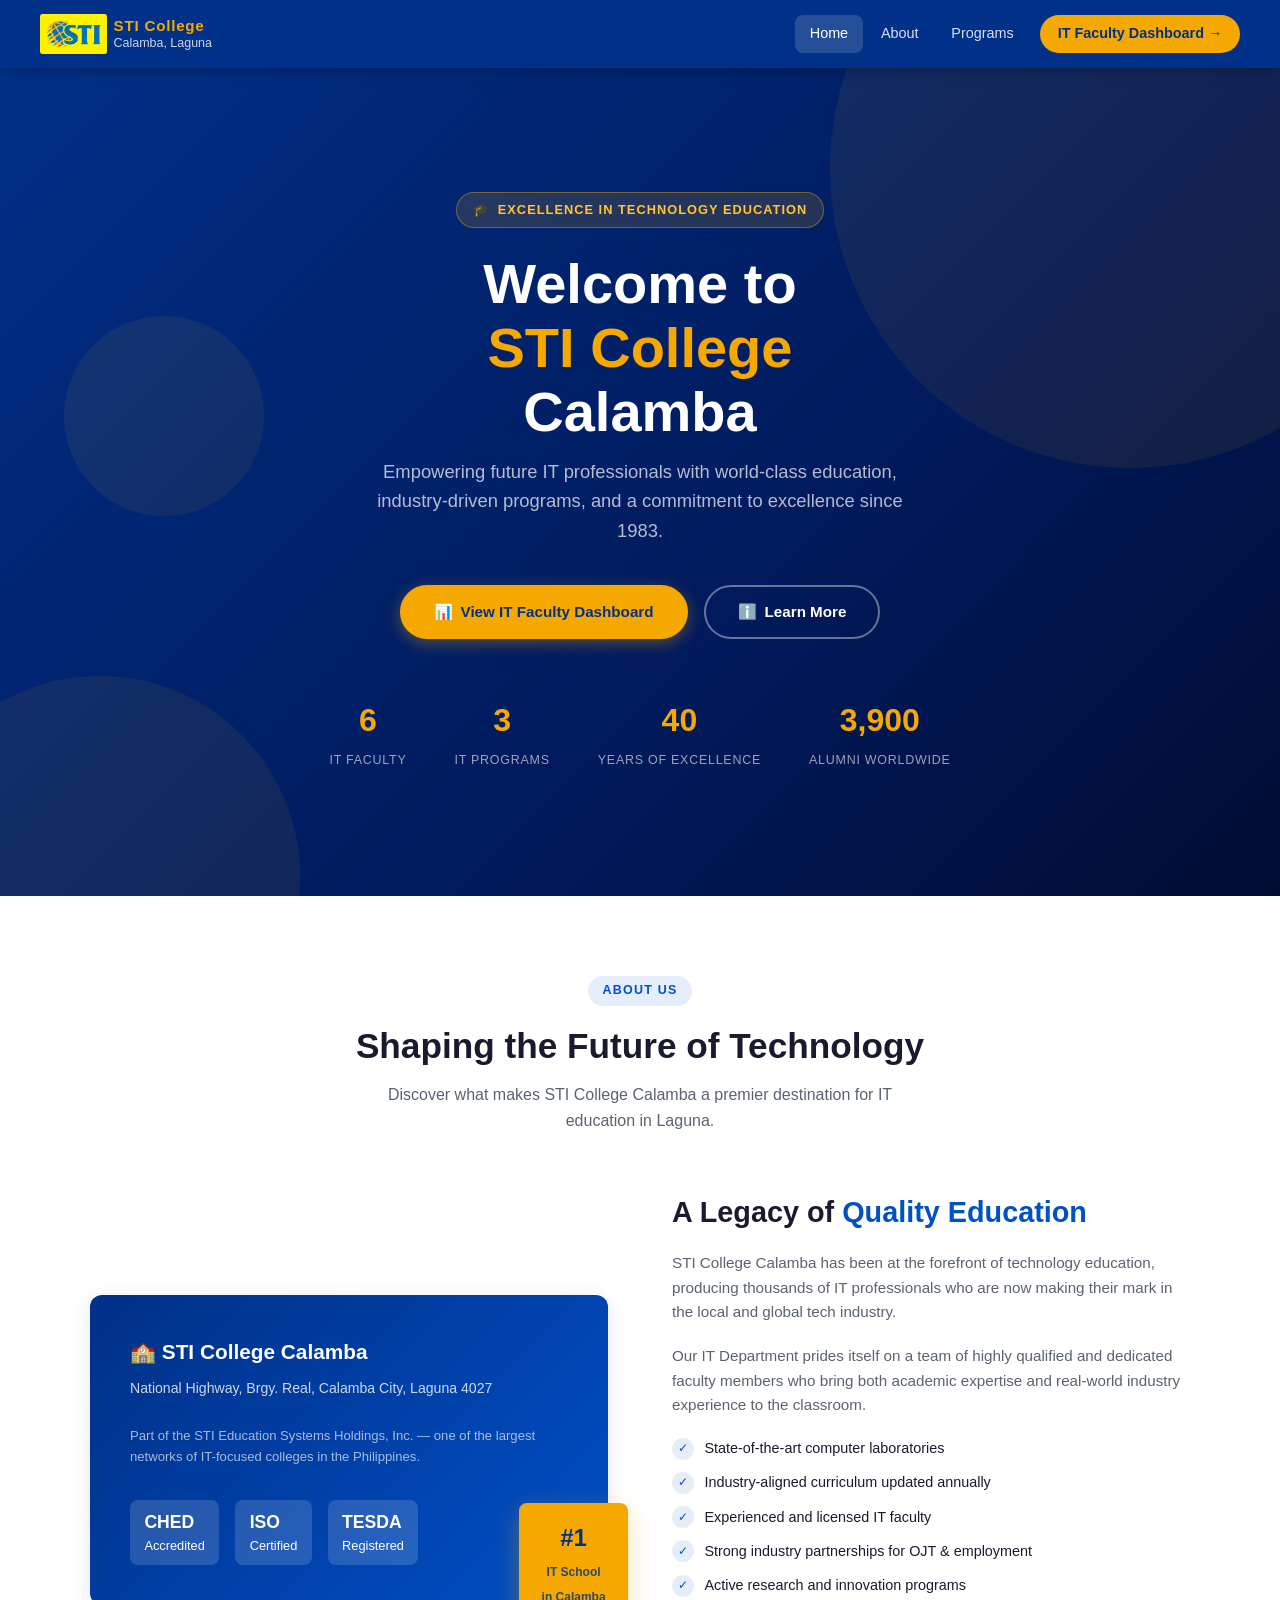
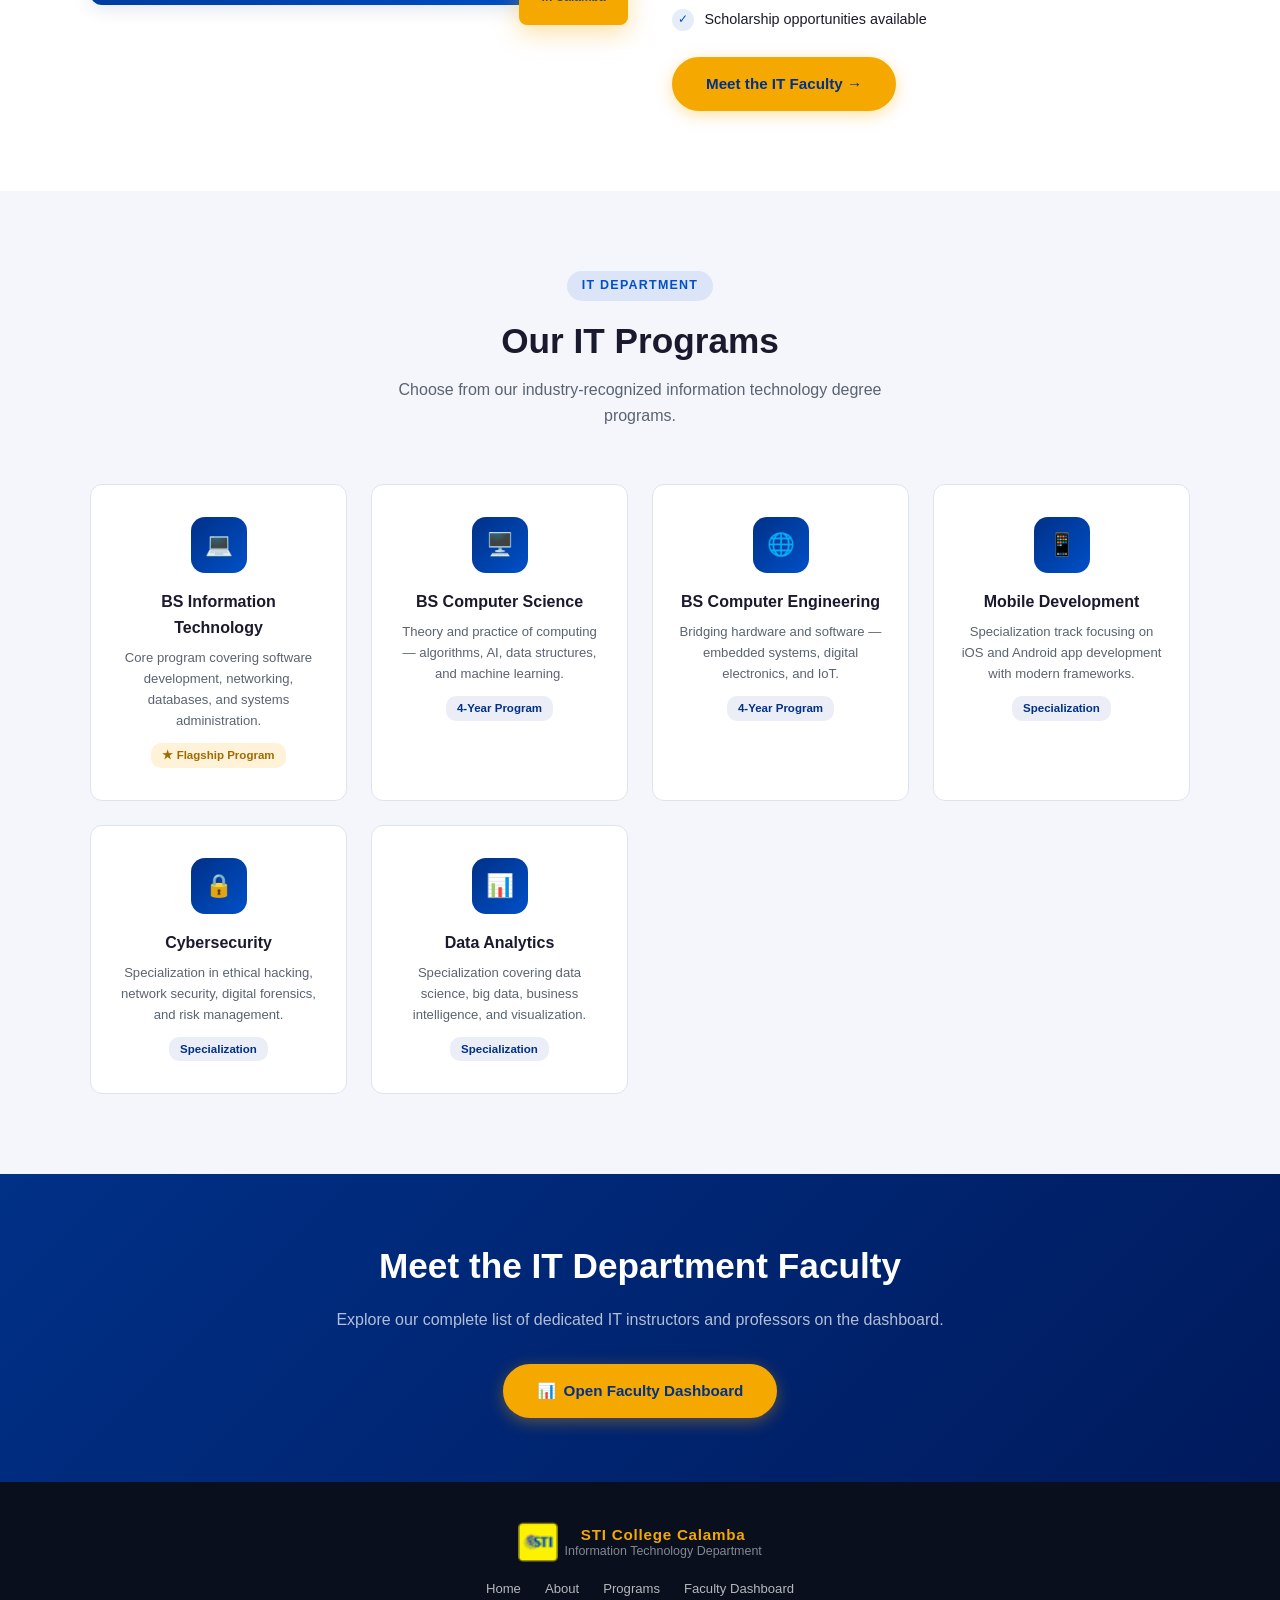
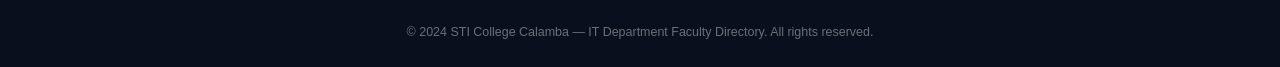
==== index.html @ db2bec3c "first commit" ====
<!DOCTYPE html>
<html lang="en">
<head>
  <meta charset="UTF-8" />
  <meta name="viewport" content="width=device-width, initial-scale=1.0" />
  <title>STI College Calamba — Home</title>
  <link rel="stylesheet" href="style.css" />
  <!-- Favicon via emoji -->
  <link rel="icon" href="Assets/Images/favicon.ico" type="image/x-icon" />
</head>
<body>

  <!-- ===== NAVBAR ===== -->
  <nav class="navbar" aria-label="Main navigation">
    <div class="nav-brand">
      <div class="nav-logo">
        <img src="Assets/Images/logo_sti.png" alt="STI College logo" class="nav-logo-img" />
      </div>
      <div class="nav-brand-text">
        <span>STI College</span>
        <span>Calamba, Laguna</span>
      </div>
    </div>

    <div class="nav-links" id="navLinks">
      <a href="index.html" class="active">Home</a>
      <a href="#about">About</a>
      <a href="#programs">Programs</a>
      <a href="dashboard.html" class="btn-nav">IT Faculty Dashboard →</a>
    </div>

    <div class="nav-toggle" id="navToggle" aria-label="Toggle menu" role="button" tabindex="0">
      <span></span><span></span><span></span>
    </div>
  </nav>

  <!-- ===== HERO ===== -->
  <section class="hero" id="home">
    <div class="hero-bg-shapes" aria-hidden="true">
      <div class="shape shape-1"></div>
      <div class="shape shape-2"></div>
      <div class="shape shape-3"></div>
    </div>

    <div class="hero-content">
      <div class="hero-badge">
        <span>🎓</span>
        <span>Excellence in Technology Education</span>
      </div>

      <h1 class="hero-title">
        Welcome to<br/>
        <span class="highlight">STI College</span><br/>
        Calamba
      </h1>

      <p class="hero-subtitle">
        Empowering future IT professionals with world-class education,
        industry-driven programs, and a commitment to excellence since 1983.
      </p>

      <div class="hero-cta">
        <a href="dashboard.html" class="btn-primary">
          <span>📊</span> View IT Faculty Dashboard
        </a>
        <a href="#about" class="btn-outline">
          <span>ℹ️</span> Learn More
        </a>
      </div>

      <div class="hero-stats">
        <div class="stat-item">
          <span class="stat-number" data-target="6">0</span>
          <span class="stat-label">IT Faculty</span>
        </div>
        <div class="stat-item">
          <span class="stat-number" data-target="3">0</span>
          <span class="stat-label">IT Programs</span>
        </div>
        <div class="stat-item">
          <span class="stat-number" data-target="40">0</span>
          <span class="stat-label">Years of Excellence</span>
        </div>
        <div class="stat-item">
          <span class="stat-number" data-target="5000">0</span>
          <span class="stat-label">Alumni Worldwide</span>
        </div>
      </div>
    </div>
  </section>

  <!-- ===== ABOUT ===== -->
  <section class="about-section" id="about">
    <div class="section-header">
      <span class="section-tag">About Us</span>
      <h2 class="section-title">Shaping the Future of Technology</h2>
      <p class="section-desc">Discover what makes STI College Calamba a premier destination for IT education in Laguna.</p>
    </div>

    <div class="about-grid">
      <div class="about-visual">
        <div class="about-card-main">
          <h3>🏫 STI College Calamba</h3>
          <p>National Highway, Brgy. Real, Calamba City, Laguna 4027</p>
          <br/>
          <p style="font-size:.82rem; opacity:.65;">Part of the STI Education Systems Holdings, Inc. — one of the largest networks of IT-focused colleges in the Philippines.</p>
          <br/>
          <div style="display:flex; gap:1rem; flex-wrap:wrap; margin-top:.5rem;">
            <div style="background:rgba(255,255,255,.15); border-radius:8px; padding:.5rem .9rem; font-size:.8rem;">
              <strong style="display:block; font-size:1.1rem;">CHED</strong>Accredited
            </div>
            <div style="background:rgba(255,255,255,.15); border-radius:8px; padding:.5rem .9rem; font-size:.8rem;">
              <strong style="display:block; font-size:1.1rem;">ISO</strong>Certified
            </div>
            <div style="background:rgba(255,255,255,.15); border-radius:8px; padding:.5rem .9rem; font-size:.8rem;">
              <strong style="display:block; font-size:1.1rem;">TESDA</strong>Registered
            </div>
          </div>
        </div>
        <div class="about-card-float">
          <strong>#1</strong>
          <span>IT School<br/>in Calamba</span>
        </div>
      </div>

      <div class="about-content">
        <h2>A Legacy of <span style="color:var(--sti-blue-mid)">Quality Education</span></h2>
        <p>
          STI College Calamba has been at the forefront of technology education, producing
          thousands of IT professionals who are now making their mark in the local and
          global tech industry.
        </p>
        <p>
          Our IT Department prides itself on a team of highly qualified and dedicated faculty
          members who bring both academic expertise and real-world industry experience to the
          classroom.
        </p>

        <ul class="about-list">
          <li><span class="check-icon">✓</span> State-of-the-art computer laboratories</li>
          <li><span class="check-icon">✓</span> Industry-aligned curriculum updated annually</li>
          <li><span class="check-icon">✓</span> Experienced and licensed IT faculty</li>
          <li><span class="check-icon">✓</span> Strong industry partnerships for OJT & employment</li>
          <li><span class="check-icon">✓</span> Active research and innovation programs</li>
          <li><span class="check-icon">✓</span> Scholarship opportunities available</li>
        </ul>

        <br/>
        <a href="dashboard.html" class="btn-primary" style="display:inline-flex;">
          Meet the IT Faculty →
        </a>
      </div>
    </div>
  </section>

  <!-- ===== PROGRAMS ===== -->
  <section class="programs-section" id="programs">
    <div class="section-header">
      <span class="section-tag">IT Department</span>
      <h2 class="section-title">Our IT Programs</h2>
      <p class="section-desc">Choose from our industry-recognized information technology degree programs.</p>
    </div>

    <div class="programs-grid">
      <div class="program-card">
        <div class="program-icon">💻</div>
        <h3>BS Information Technology</h3>
        <p>Core program covering software development, networking, databases, and systems administration.</p>
        <span class="program-badge featured">★ Flagship Program</span>
      </div>

      <div class="program-card">
        <div class="program-icon">🖥️</div>
        <h3>BS Computer Science</h3>
        <p>Theory and practice of computing — algorithms, AI, data structures, and machine learning.</p>
        <span class="program-badge">4-Year Program</span>
      </div>

      <div class="program-card">
        <div class="program-icon">🌐</div>
        <h3>BS Computer Engineering</h3>
        <p>Bridging hardware and software — embedded systems, digital electronics, and IoT.</p>
        <span class="program-badge">4-Year Program</span>
      </div>

      <div class="program-card">
        <div class="program-icon">📱</div>
        <h3>Mobile Development</h3>
        <p>Specialization track focusing on iOS and Android app development with modern frameworks.</p>
        <span class="program-badge">Specialization</span>
      </div>

      <div class="program-card">
        <div class="program-icon">🔒</div>
        <h3>Cybersecurity</h3>
        <p>Specialization in ethical hacking, network security, digital forensics, and risk management.</p>
        <span class="program-badge">Specialization</span>
      </div>

      <div class="program-card">
        <div class="program-icon">📊</div>
        <h3>Data Analytics</h3>
        <p>Specialization covering data science, big data, business intelligence, and visualization.</p>
        <span class="program-badge">Specialization</span>
      </div>
    </div>
  </section>

  <!-- ===== CTA BANNER ===== -->
  <section class="cta-banner">
    <h2>Meet the IT Department Faculty</h2>
    <p>Explore our complete list of dedicated IT instructors and professors on the dashboard.</p>
    <a href="dashboard.html" class="btn-primary">
      <span>📊</span> Open Faculty Dashboard
    </a>
  </section>

  <!-- ===== FOOTER ===== -->
  <footer>
    <div class="footer-inner">
      <div class="nav-brand" style="justify-content:center;">
        <div class="nav-logo">
          <img src="Assets/Images/favicon.ico" alt="STI College logo" class="nav-logo-img" />
        </div>
        <div class="nav-brand-text">
          <span class="footer-brand">STI College Calamba</span>
          <span style="font-size:.78rem; color:rgba(255,255,255,.5);">Information Technology Department</span>
        </div>
      </div>

      <nav class="footer-links" aria-label="Footer navigation">
        <a href="index.html">Home</a>
        <a href="#about">About</a>
        <a href="#programs">Programs</a>
        <a href="dashboard.html">Faculty Dashboard</a>
      </nav>

      <p class="footer-copy">© 2024 STI College Calamba — IT Department Faculty Directory. All rights reserved.</p>
    </div>
  </footer>

  <script src="script.js"></script>
</body>
</html>
---- style.css ----
/* ============================================================
   STI COLLEGE CALAMBA — Shared Stylesheet
   ============================================================ */

/* ---------- CSS Variables ---------- */
:root {
  --sti-blue:     #003087;
  --sti-blue-mid: #0050c8;
  --sti-gold:     #f5a800;
  --sti-gold-lt:  #ffc535;
  --white:        #ffffff;
  --off-white:    #f4f6fb;
  --text-dark:    #1a1a2e;
  --text-muted:   #5a6370;
  --border:       #dde3ef;
  --card-shadow:  0 4px 18px rgba(0,48,135,.12);
  --radius:       12px;
  --radius-sm:    8px;
  --transition:   .25s ease;
}

/* ---------- Reset & Base ---------- */
*, *::before, *::after { box-sizing: border-box; margin: 0; padding: 0; }

html { scroll-behavior: smooth; font-size: 16px; }

body {
  font-family: 'Segoe UI', Arial, sans-serif;
  background: var(--off-white);
  color: var(--text-dark);
  line-height: 1.6;
}

a { text-decoration: none; color: inherit; }

img { display: block; max-width: 100%; }

ul { list-style: none; }

/* ---------- Scrollbar ---------- */
::-webkit-scrollbar { width: 7px; }
::-webkit-scrollbar-track { background: var(--off-white); }
::-webkit-scrollbar-thumb { background: var(--sti-blue-mid); border-radius: 4px; }

/* ============================================================
   NAVBAR
   ============================================================ */
.navbar {
  position: sticky;
  top: 0;
  z-index: 1000;
  display: flex;
  align-items: center;
  justify-content: space-between;
  padding: 0 2.5rem;
  height: 68px;
  background: var(--sti-blue);
  box-shadow: 0 2px 12px rgba(0,0,0,.25);
}

.nav-brand {
  display: flex;
  align-items: center;
  gap: .4rem;
}

.nav-logo {
  width: auto;
  height: 40px;
  display: flex;
  align-items: center;
  justify-content: center;
  flex-shrink: 0;
}

.nav-logo-img {
  width: auto;
  height: 100%;
  object-fit: contain;
  border-radius: 0;
  display: block;
}

.nav-brand-text { display: flex; flex-direction: column; line-height: 1.2; }
.nav-brand-text span:first-child { color: var(--sti-gold); font-weight: 700; font-size: .95rem; letter-spacing: .05em; }
.nav-brand-text span:last-child  { color: rgba(255,255,255,.8); font-size: .78rem; }

.nav-links { display: flex; align-items: center; gap: .25rem; }

.nav-links a {
  color: rgba(255,255,255,.85);
  font-size: .9rem;
  padding: .45rem .9rem;
  border-radius: var(--radius-sm);
  transition: background var(--transition), color var(--transition);
}
.nav-links a:hover,
.nav-links a.active { background: rgba(255,255,255,.15); color: var(--white); }

.nav-links .btn-nav {
  background: var(--sti-gold);
  color: var(--sti-blue);
  font-weight: 700;
  padding: .45rem 1.1rem;
  border-radius: 20px;
  margin-left: .5rem;
  transition: background var(--transition), transform var(--transition);
}
.nav-links .btn-nav:hover { background: var(--sti-gold-lt); transform: translateY(-1px); }

/* Hamburger (mobile) */
.nav-toggle { display: none; flex-direction: column; gap: 5px; cursor: pointer; padding: .4rem; }
.nav-toggle span { display: block; width: 24px; height: 2px; background: var(--white); border-radius: 2px; transition: transform var(--transition), opacity var(--transition); }

/* ============================================================
   HERO SECTION
   ============================================================ */
.hero {
  position: relative;
  min-height: 92vh;
  display: flex;
  align-items: center;
  justify-content: center;
  overflow: hidden;
  background: linear-gradient(135deg, var(--sti-blue) 0%, #001a5c 60%, #000d33 100%);
  text-align: center;
  padding: 4rem 2rem;
}

.hero-bg-shapes { position: absolute; inset: 0; overflow: hidden; pointer-events: none; }
.hero-bg-shapes .shape {
  position: absolute;
  border-radius: 50%;
  opacity: .07;
  background: var(--sti-gold);
}
.shape-1 { width: 600px; height: 600px; top: -200px; right: -150px; }
.shape-2 { width: 400px; height: 400px; bottom: -180px; left: -100px; }
.shape-3 { width: 200px; height: 200px; top: 30%; left: 5%; opacity: .04; }

.hero-content { position: relative; z-index: 1; max-width: 750px; }

.hero-badge {
  display: inline-flex;
  align-items: center;
  gap: .5rem;
  background: rgba(245,168,0,.15);
  border: 1px solid rgba(245,168,0,.4);
  color: var(--sti-gold-lt);
  font-size: .8rem;
  font-weight: 600;
  letter-spacing: .08em;
  text-transform: uppercase;
  padding: .4rem 1rem;
  border-radius: 20px;
  margin-bottom: 1.5rem;
}

.hero-title {
  font-size: clamp(2.2rem, 5vw, 3.5rem);
  font-weight: 900;
  color: var(--white);
  line-height: 1.15;
  margin-bottom: .75rem;
}
.hero-title .highlight { color: var(--sti-gold); }

.hero-subtitle {
  font-size: clamp(.95rem, 2vw, 1.15rem);
  color: rgba(255,255,255,.7);
  margin-bottom: 2.5rem;
  max-width: 560px;
  margin-inline: auto;
}

.hero-cta { display: flex; gap: 1rem; justify-content: center; flex-wrap: wrap; }

.btn-primary {
  display: inline-flex;
  align-items: center;
  gap: .5rem;
  background: var(--sti-gold);
  color: var(--sti-blue);
  font-weight: 700;
  font-size: .95rem;
  padding: .8rem 2rem;
  border-radius: 30px;
  border: 2px solid var(--sti-gold);
  cursor: pointer;
  transition: all var(--transition);
  box-shadow: 0 4px 16px rgba(245,168,0,.35);
}
.btn-primary:hover { background: var(--sti-gold-lt); transform: translateY(-2px); box-shadow: 0 8px 24px rgba(245,168,0,.4); }

.btn-outline {
  display: inline-flex;
  align-items: center;
  gap: .5rem;
  background: transparent;
  color: var(--white);
  font-weight: 600;
  font-size: .95rem;
  padding: .8rem 2rem;
  border-radius: 30px;
  border: 2px solid rgba(255,255,255,.4);
  cursor: pointer;
  transition: all var(--transition);
}
.btn-outline:hover { border-color: var(--white); background: rgba(255,255,255,.08); }

.hero-stats {
  display: flex;
  justify-content: center;
  gap: 3rem;
  margin-top: 3.5rem;
  flex-wrap: wrap;
}
.stat-item { text-align: center; }
.stat-number { font-size: 2rem; font-weight: 900; color: var(--sti-gold); display: block; }
.stat-label  { font-size: .78rem; color: rgba(255,255,255,.6); text-transform: uppercase; letter-spacing: .06em; }

/* ============================================================
   SECTIONS SHARED
   ============================================================ */
section { padding: 5rem 2rem; }

.section-header { text-align: center; margin-bottom: 3.5rem; }
.section-tag {
  display: inline-block;
  background: rgba(0,80,200,.1);
  color: var(--sti-blue-mid);
  font-size: .78rem;
  font-weight: 700;
  text-transform: uppercase;
  letter-spacing: .1em;
  padding: .3rem .9rem;
  border-radius: 20px;
  margin-bottom: .75rem;
}
.section-title { font-size: clamp(1.6rem, 3vw, 2.2rem); font-weight: 800; color: var(--text-dark); }
.section-desc { color: var(--text-muted); margin-top: .5rem; max-width: 520px; margin-inline: auto; }

/* ============================================================
   ABOUT SECTION (landing)
   ============================================================ */
.about-section { background: var(--white); }

.about-grid {
  display: grid;
  grid-template-columns: 1fr 1fr;
  gap: 4rem;
  align-items: center;
  max-width: 1100px;
  margin-inline: auto;
}

.about-visual {
  position: relative;
  display: flex;
  align-items: center;
  justify-content: center;
}

.about-card-main {
  background: linear-gradient(135deg, var(--sti-blue), var(--sti-blue-mid));
  border-radius: var(--radius);
  padding: 2.5rem;
  color: var(--white);
  width: 100%;
  box-shadow: var(--card-shadow);
}
.about-card-main h3 { font-size: 1.3rem; font-weight: 800; margin-bottom: .5rem; }
.about-card-main p  { font-size: .88rem; opacity: .8; }

.about-card-float {
  position: absolute;
  bottom: -20px;
  right: -20px;
  background: var(--sti-gold);
  border-radius: var(--radius-sm);
  padding: 1rem 1.4rem;
  box-shadow: 0 8px 24px rgba(245,168,0,.35);
  text-align: center;
}
.about-card-float strong { display: block; font-size: 1.5rem; font-weight: 900; color: var(--sti-blue); }
.about-card-float span  { font-size: .75rem; font-weight: 600; color: var(--sti-blue); opacity: .8; }

.about-content h2 { font-size: 1.8rem; font-weight: 800; margin-bottom: 1rem; }
.about-content p  { color: var(--text-muted); margin-bottom: 1.25rem; font-size: .95rem; }

.about-list { display: flex; flex-direction: column; gap: .7rem; }
.about-list li {
  display: flex;
  align-items: center;
  gap: .65rem;
  font-size: .9rem;
  color: var(--text-dark);
}
.about-list li .check-icon {
  width: 22px;
  height: 22px;
  background: rgba(0,80,200,.1);
  border-radius: 50%;
  display: flex;
  align-items: center;
  justify-content: center;
  color: var(--sti-blue-mid);
  font-size: .75rem;
  flex-shrink: 0;
}

/* ============================================================
   PROGRAMS SECTION (landing)
   ============================================================ */
.programs-section { background: var(--off-white); }

.programs-grid {
  display: grid;
  grid-template-columns: repeat(auto-fit, minmax(230px, 1fr));
  gap: 1.5rem;
  max-width: 1100px;
  margin-inline: auto;
}

.program-card {
  background: var(--white);
  border-radius: var(--radius);
  padding: 2rem 1.5rem;
  text-align: center;
  border: 1px solid var(--border);
  transition: transform var(--transition), box-shadow var(--transition), border-color var(--transition);
  cursor: default;
}
.program-card:hover { transform: translateY(-5px); box-shadow: var(--card-shadow); border-color: var(--sti-blue-mid); }

.program-icon {
  width: 56px;
  height: 56px;
  border-radius: 14px;
  background: linear-gradient(135deg, var(--sti-blue), var(--sti-blue-mid));
  display: flex;
  align-items: center;
  justify-content: center;
  margin: 0 auto 1rem;
  font-size: 1.4rem;
}

.program-card h3 { font-size: 1rem; font-weight: 700; color: var(--text-dark); margin-bottom: .4rem; }
.program-card p  { font-size: .82rem; color: var(--text-muted); }
.program-badge {
  display: inline-block;
  margin-top: .75rem;
  font-size: .72rem;
  font-weight: 600;
  padding: .2rem .7rem;
  border-radius: 10px;
  background: rgba(0,48,135,.08);
  color: var(--sti-blue);
}
.program-badge.featured { background: rgba(245,168,0,.15); color: #a06a00; }

/* ============================================================
   CTA BANNER (landing)
   ============================================================ */
.cta-banner {
  background: linear-gradient(135deg, var(--sti-blue) 0%, #001a5c 100%);
  color: var(--white);
  text-align: center;
  padding: 4rem 2rem;
}
.cta-banner h2 { font-size: clamp(1.6rem, 3vw, 2.2rem); font-weight: 800; margin-bottom: .75rem; }
.cta-banner p  { color: rgba(255,255,255,.7); margin-bottom: 2rem; }

/* ============================================================
   FOOTER
   ============================================================ */
footer {
  background: #0a0f1e;
  color: rgba(255,255,255,.7);
  padding: 2.5rem 2.5rem 1.5rem;
}
.footer-inner {
  max-width: 1100px;
  margin-inline: auto;
  display: flex;
  flex-direction: column;
  align-items: center;
  gap: 1rem;
  text-align: center;
}
.footer-brand { font-weight: 700; color: var(--sti-gold); font-size: 1rem; }
.footer-links { display: flex; gap: 1.5rem; flex-wrap: wrap; justify-content: center; }
.footer-links a { font-size: .82rem; transition: color var(--transition); }
.footer-links a:hover { color: var(--sti-gold); }
.footer-copy { font-size: .78rem; color: rgba(255,255,255,.4); margin-top: .5rem; }

/* ============================================================
   DASHBOARD PAGE
   ============================================================ */

/* Top bar */
.db-topbar {
  background: var(--white);
  border-bottom: 1px solid var(--border);
  padding: 1rem 2rem;
  display: flex;
  align-items: center;
  justify-content: space-between;
  gap: 1rem;
  flex-wrap: wrap;
}
.db-topbar h1 { font-size: 1.3rem; font-weight: 800; color: var(--text-dark); }
.db-topbar p  { font-size: .82rem; color: var(--text-muted); }

/* Summary cards */
.db-summary {
  display: grid;
  grid-template-columns: repeat(auto-fit, minmax(170px, 1fr));
  gap: 1.25rem;
  padding: 2rem 2rem 0;
  max-width: 1300px;
  margin-inline: auto;
}

.summary-card {
  background: var(--white);
  border-radius: var(--radius);
  padding: 1.5rem;
  display: flex;
  align-items: center;
  gap: 1rem;
  border: 1px solid var(--border);
  box-shadow: 0 2px 10px rgba(0,0,0,.04);
  transition: box-shadow var(--transition);
}
.summary-card:hover { box-shadow: var(--card-shadow); }

.summary-icon {
  width: 48px;
  height: 48px;
  border-radius: var(--radius-sm);
  display: flex;
  align-items: center;
  justify-content: center;
  font-size: 1.25rem;
  flex-shrink: 0;
}
.si-blue   { background: rgba(0,48,135,.1);  color: var(--sti-blue); }
.si-gold   { background: rgba(245,168,0,.15); color: #a06a00; }
.si-green  { background: rgba(22,163,74,.1);  color: #16a34a; }
.si-purple { background: rgba(109,40,217,.1); color: #6d28d9; }

.summary-info strong { display: block; font-size: 1.5rem; font-weight: 900; color: var(--text-dark); }
.summary-info span   { font-size: .78rem; color: var(--text-muted); }

/* Faculty toolbar */
.faculty-toolbar {
  display: flex;
  align-items: center;
  justify-content: space-between;
  gap: 1rem;
  flex-wrap: wrap;
  padding: 1.75rem 2rem .75rem;
  max-width: 1300px;
  margin-inline: auto;
}
.toolbar-left { display: flex; align-items: center; gap: .75rem; flex-wrap: wrap; }

.search-box {
  position: relative;
  display: flex;
  align-items: center;
}
.search-box input {
  padding: .55rem 1rem .55rem 2.6rem;
  border: 1px solid var(--border);
  border-radius: 24px;
  font-size: .875rem;
  outline: none;
  width: 240px;
  background: var(--white);
  color: var(--text-dark);
  transition: border-color var(--transition), box-shadow var(--transition);
}
.search-box input:focus { border-color: var(--sti-blue-mid); box-shadow: 0 0 0 3px rgba(0,80,200,.12); }
.search-box .search-icon {
  position: absolute;
  left: .85rem;
  color: var(--text-muted);
  font-size: .9rem;
  pointer-events: none;
}

.filter-select {
  padding: .55rem 1rem;
  border: 1px solid var(--border);
  border-radius: 24px;
  font-size: .875rem;
  outline: none;
  background: var(--white);
  color: var(--text-dark);
  cursor: pointer;
  transition: border-color var(--transition);
}
.filter-select:focus { border-color: var(--sti-blue-mid); }

.view-toggle { display: flex; gap: .4rem; }
.view-btn {
  width: 36px;
  height: 36px;
  border: 1px solid var(--border);
  border-radius: var(--radius-sm);
  background: var(--white);
  display: flex;
  align-items: center;
  justify-content: center;
  cursor: pointer;
  color: var(--text-muted);
  font-size: .95rem;
  transition: all var(--transition);
}
.view-btn.active,
.view-btn:hover { background: var(--sti-blue); border-color: var(--sti-blue); color: var(--white); }

/* Faculty grid/list container */
.faculty-section {
  max-width: 1300px;
  margin-inline: auto;
  padding: .75rem 2rem 3rem;
}

/* ---- Card Grid View ---- */
.faculty-grid {
  display: grid;
  grid-template-columns: repeat(auto-fill, minmax(240px, 1fr));
  gap: 1.5rem;
}
.faculty-grid.hidden, .faculty-list-view.hidden { display: none; }

.faculty-card {
  background: var(--white);
  border-radius: var(--radius);
  border: 1px solid var(--border);
  overflow: hidden;
  transition: transform var(--transition), box-shadow var(--transition);
  cursor: pointer;
  animation: fadeUp .35s ease both;
}
.faculty-card:hover { transform: translateY(-4px); box-shadow: var(--card-shadow); }

body.card-expanded { overflow: hidden; }

.card-backdrop {
  position: fixed;
  inset: 0;
  background: rgba(10, 15, 30, .62);
  backdrop-filter: blur(3px);
  z-index: 1200;
  opacity: 0;
  pointer-events: none;
  transition: opacity var(--transition);
}

.card-backdrop.show {
  opacity: 1;
  pointer-events: auto;
}

.faculty-card.expanded {
  position: fixed;
  top: 50%;
  left: 50%;
  width: min(94vw, 720px);
  max-height: 92vh;
  overflow: auto;
  z-index: 1300;
  transform: translate(-50%, -50%) !important;
  box-shadow: 0 20px 60px rgba(0, 0, 0, .35);
  cursor: default;
  animation: none;
}

.faculty-card.expanded:hover {
  transform: translate(-50%, -50%) !important;
}

.faculty-card.expanded .faculty-card-top {
  padding: 2.5rem 1.25rem 1.25rem;
}

.faculty-card.expanded .faculty-avatar {
  width: 132px;
  height: 132px;
  font-size: 2.4rem;
  margin-bottom: 1.1rem;
}

.faculty-card.expanded .faculty-card-top h3 {
  font-size: 1.45rem;
}

.faculty-card.expanded .faculty-card-top .faculty-pos {
  font-size: .98rem;
}

.faculty-card.expanded .faculty-card-body {
  padding: 1.3rem 1.4rem 1.45rem;
}

.faculty-card.expanded .fc-tags {
  justify-content: center;
}

.faculty-card.expanded .fc-info-row {
  justify-content: center;
  text-align: center;
  font-size: .95rem;
}

.faculty-card-top {
  background: linear-gradient(135deg, var(--sti-blue) 0%, var(--sti-blue-mid) 100%);
  padding: 2rem 1.25rem 1rem;
  text-align: center;
  position: relative;
}
.faculty-avatar {
  width: 92px;
  height: 92px;
  border-radius: 50%;
  background: var(--white);
  display: flex;
  align-items: center;
  justify-content: center;
  font-size: 1.9rem;
  font-weight: 800;
  color: var(--sti-blue);
  margin: 0 auto .95rem;
  border: 3px solid var(--sti-gold);
  position: relative;
  overflow: hidden;
}
.avatar-img {
  position: absolute;
  inset: 0;
  width: 100%;
  height: 100%;
  object-fit: cover;
  border-radius: 50%;
}
.faculty-card-top h3 { color: var(--white); font-size: .97rem; font-weight: 700; }
.faculty-card-top .faculty-pos { color: rgba(255,255,255,.7); font-size: .78rem; margin-top: .2rem; }

.faculty-status-dot {
  position: absolute;
  top: .85rem;
  right: .85rem;
  width: 9px;
  height: 9px;
  border-radius: 50%;
  background: #22c55e;
  border: 2px solid rgba(255,255,255,.5);
}
.faculty-status-dot.part-time { background: var(--sti-gold); }

.faculty-card-body { padding: 1rem 1.25rem 1.25rem; }

.fc-tags { display: flex; flex-wrap: wrap; gap: .4rem; margin-bottom: .85rem; }
.fc-tag {
  font-size: .7rem;
  font-weight: 600;
  padding: .2rem .6rem;
  border-radius: 10px;
  background: rgba(0,48,135,.08);
  color: var(--sti-blue);
}
.fc-tag.gold { background: rgba(245,168,0,.15); color: #a06a00; }

.fc-info { display: flex; flex-direction: column; gap: .35rem; }
.fc-info-row {
  display: flex;
  align-items: center;
  gap: .5rem;
  font-size: .8rem;
  color: var(--text-muted);
}
.fc-info-row svg, .fc-info-row .icon { flex-shrink: 0; }

/* ---- List View ---- */
.faculty-list-view { width: 100%; }

.fl-table {
  width: 100%;
  border-collapse: collapse;
  background: var(--white);
  border-radius: var(--radius);
  overflow: hidden;
  box-shadow: 0 2px 10px rgba(0,0,0,.05);
  border: 1px solid var(--border);
}

.fl-table thead {
  background: var(--sti-blue);
  color: var(--white);
}
.fl-table thead th {
  padding: .9rem 1.1rem;
  text-align: left;
  font-size: .8rem;
  font-weight: 700;
  letter-spacing: .05em;
  text-transform: uppercase;
  white-space: nowrap;
}
.fl-table thead th:first-child { padding-left: 1.5rem; }

.fl-table tbody tr {
  border-bottom: 1px solid var(--border);
  transition: background var(--transition);
  animation: fadeUp .3s ease both;
  cursor: pointer;
}
.fl-table tbody tr:last-child { border-bottom: none; }
.fl-table tbody tr:hover { background: rgba(0,80,200,.04); }

.fl-table td {
  padding: .85rem 1.1rem;
  font-size: .875rem;
  color: var(--text-dark);
  vertical-align: middle;
}
.fl-table td:first-child { padding-left: 1.5rem; }

.fl-avatar {
  width: 38px;
  height: 38px;
  border-radius: 50%;
  background: linear-gradient(135deg, var(--sti-blue), var(--sti-blue-mid));
  color: var(--white);
  display: flex;
  align-items: center;
  justify-content: center;
  font-weight: 700;
  font-size: .82rem;
  border: 2px solid var(--sti-gold);
  flex-shrink: 0;
  position: relative;
  overflow: hidden;
}

.fl-name-cell { display: flex; align-items: center; gap: .75rem; }
.fl-name      { font-weight: 600; }
.fl-email     { font-size: .75rem; color: var(--text-muted); }

.badge {
  display: inline-block;
  font-size: .72rem;
  font-weight: 600;
  padding: .22rem .65rem;
  border-radius: 10px;
}
.badge-blue   { background: rgba(0,48,135,.1);   color: var(--sti-blue); }
.badge-gold   { background: rgba(245,168,0,.18); color: #8a5c00; }
.badge-green  { background: rgba(22,163,74,.12); color: #15803d; }
.badge-purple { background: rgba(109,40,217,.12); color: #5b21b6; }

/* No results */
.no-results {
  text-align: center;
  padding: 3rem 1rem;
  color: var(--text-muted);
  display: none;
}
.no-results-icon { font-size: 2.5rem; margin-bottom: .75rem; }

/* ============================================================
   ANIMATIONS
   ============================================================ */
@keyframes fadeUp {
  from { opacity: 0; transform: translateY(18px); }
  to   { opacity: 1; transform: translateY(0); }
}

.hero-content { animation: fadeUp .7s ease both; }
.hero-stats   { animation: fadeUp .9s ease .2s both; }

/* ============================================================
   RESPONSIVE
   ============================================================ */
@media (max-width: 900px) {
  .about-grid { grid-template-columns: 1fr; gap: 2rem; }
  .about-card-float { position: static; margin-top: 1rem; display: inline-block; }
  .about-visual { flex-direction: column; align-items: flex-start; }
}

@media (max-width: 700px) {
  .navbar { padding: 0 1.25rem; }
  .nav-links { display: none; flex-direction: column; position: absolute; top: 68px; left: 0; right: 0; background: var(--sti-blue); padding: 1rem; gap: .25rem; }
  .nav-links.open { display: flex; }
  .nav-toggle { display: flex; }
  .hero-stats { gap: 1.5rem; }
  .db-summary { grid-template-columns: repeat(2, 1fr); }
  .faculty-grid { grid-template-columns: repeat(auto-fill, minmax(200px, 1fr)); }
  .faculty-avatar { width: 84px; height: 84px; font-size: 1.7rem; }
  .faculty-card.expanded { width: min(95vw, 560px); }
  .faculty-card.expanded .faculty-avatar { width: 112px; height: 112px; font-size: 2rem; }
  .faculty-card.expanded .faculty-card-top h3 { font-size: 1.2rem; }
  .faculty-card.expanded .faculty-card-top .faculty-pos { font-size: .88rem; }
  .fl-table thead th:nth-child(n+4), .fl-table td:nth-child(n+4) { display: none; }
  .search-box input { width: 180px; }
}

@media (max-width: 480px) {
  section { padding: 3rem 1.25rem; }
  .db-summary { grid-template-columns: 1fr 1fr; }
  .faculty-section { padding: .75rem 1rem 2rem; }
  .faculty-toolbar { padding: 1.25rem 1rem .5rem; }
  .db-topbar { padding: 1rem; }
  .faculty-avatar { width: 76px; height: 76px; font-size: 1.5rem; }
  .faculty-card.expanded { width: 95vw; max-height: 90vh; }
  .faculty-card.expanded .faculty-avatar { width: 98px; height: 98px; font-size: 1.8rem; }
}
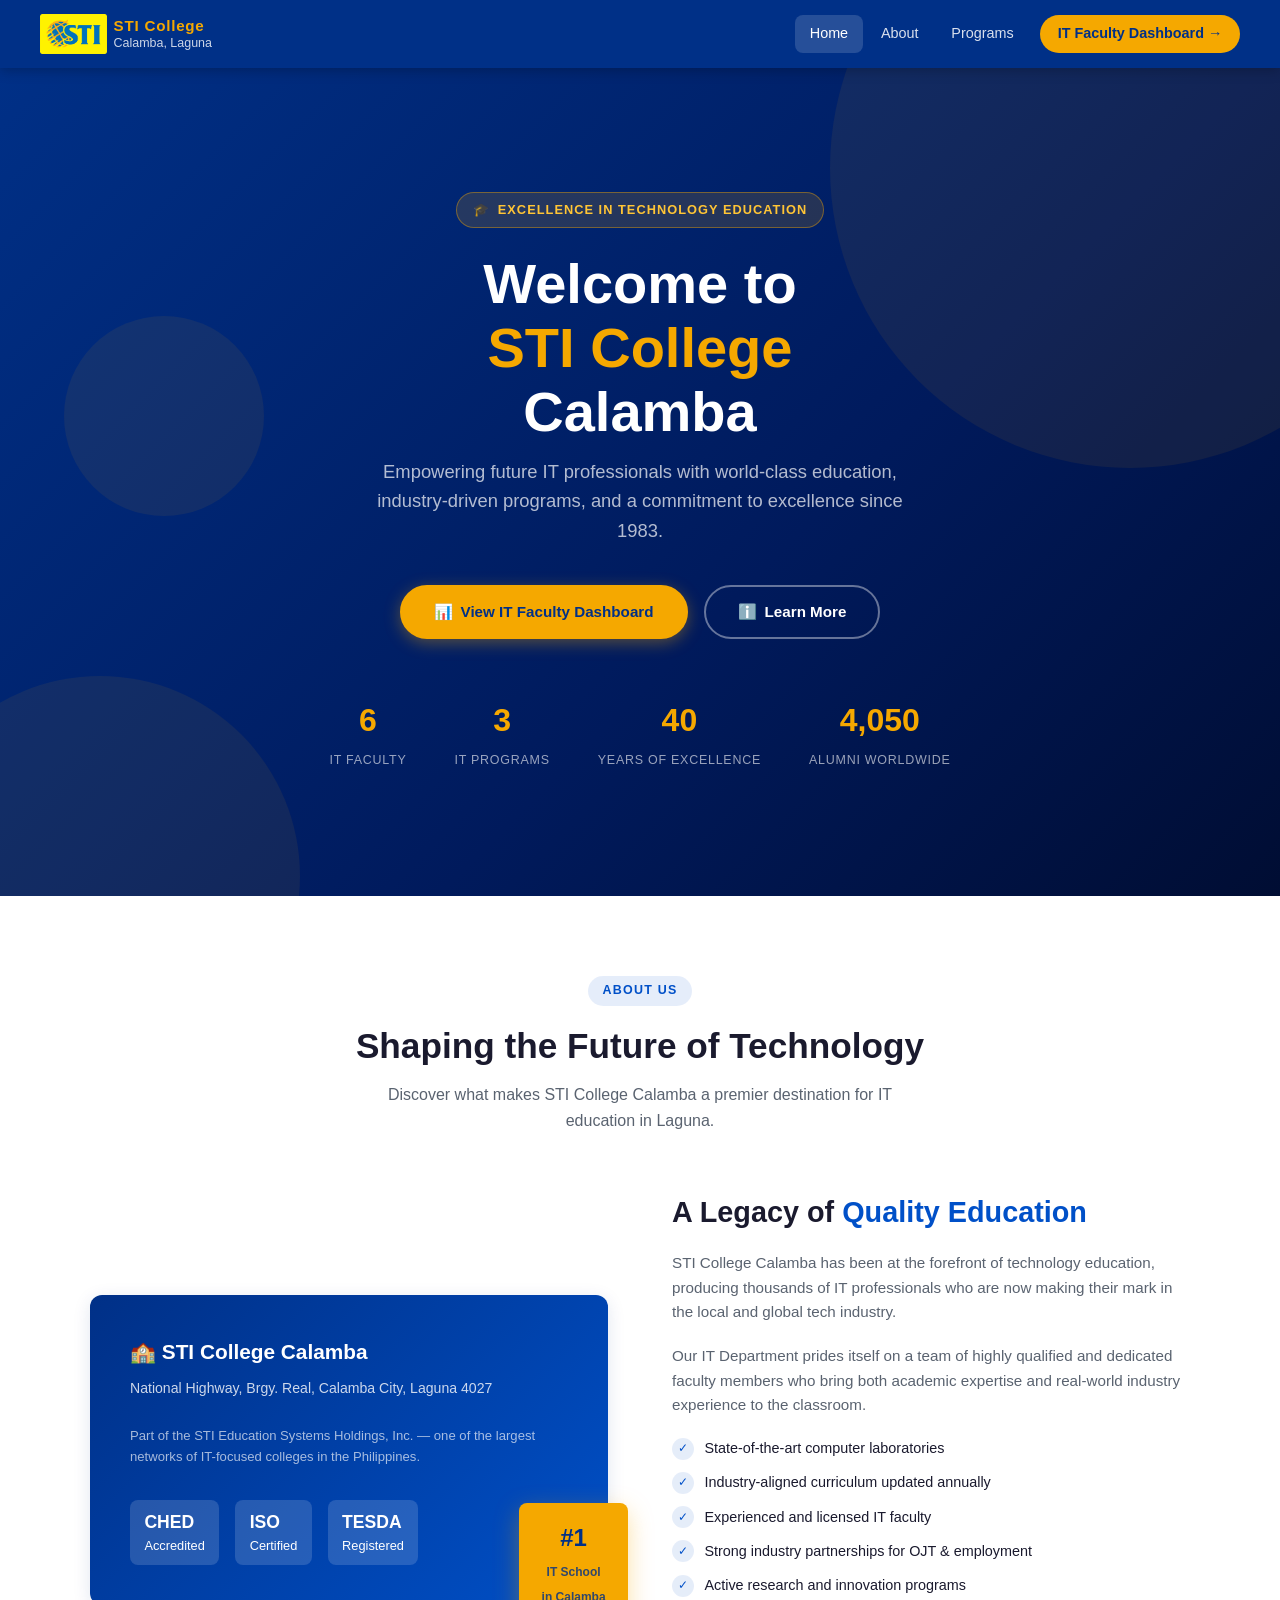
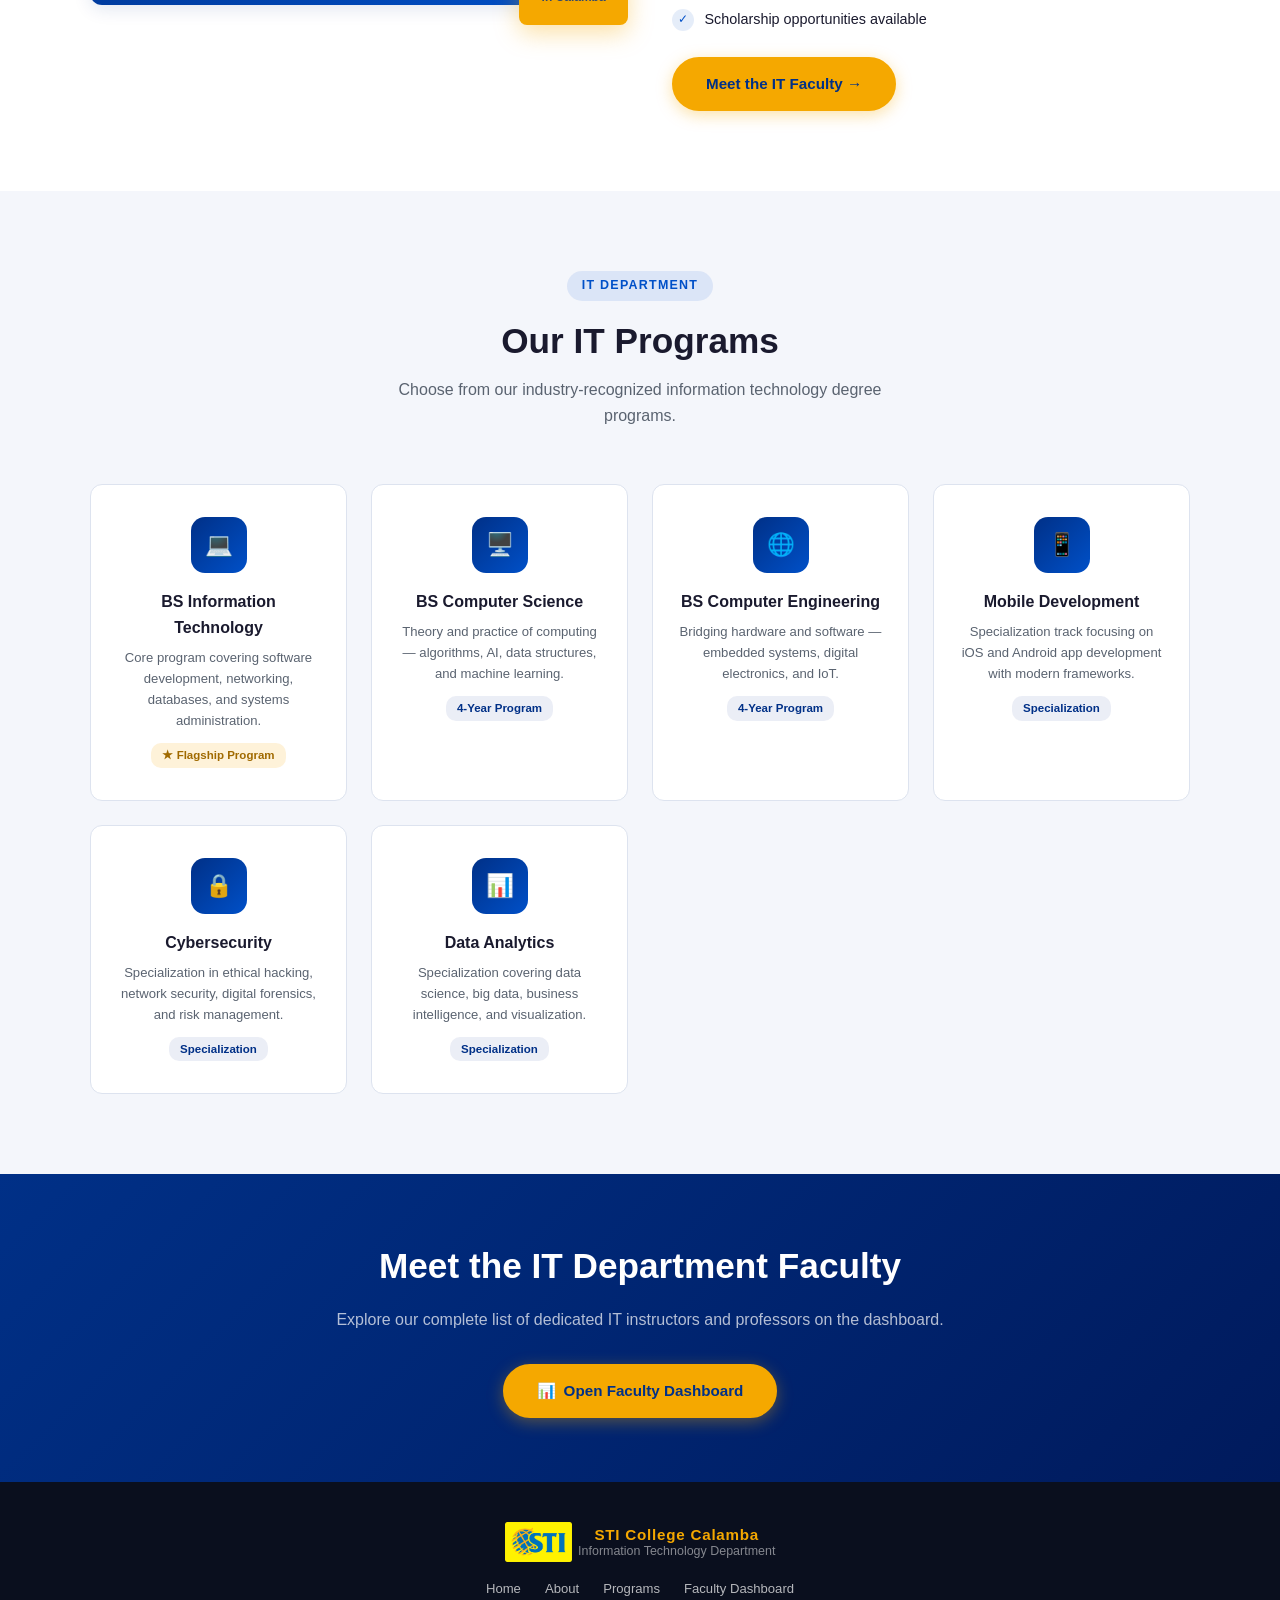
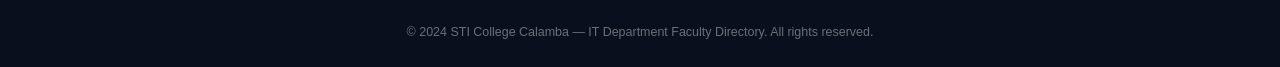
==== commit b0d5852a: "Logo" ====
--- a/index.html
+++ b/index.html
@@ -220,7 +220,7 @@
     <div class="footer-inner">
       <div class="nav-brand" style="justify-content:center;">
         <div class="nav-logo">
-          <img src="Assets/Images/favicon.ico" alt="STI College logo" class="nav-logo-img" />
+          <img src="Assets/Images/logo_sti.png" alt="STI College logo" class="nav-logo-img" />
         </div>
         <div class="nav-brand-text">
           <span class="footer-brand">STI College Calamba</span>
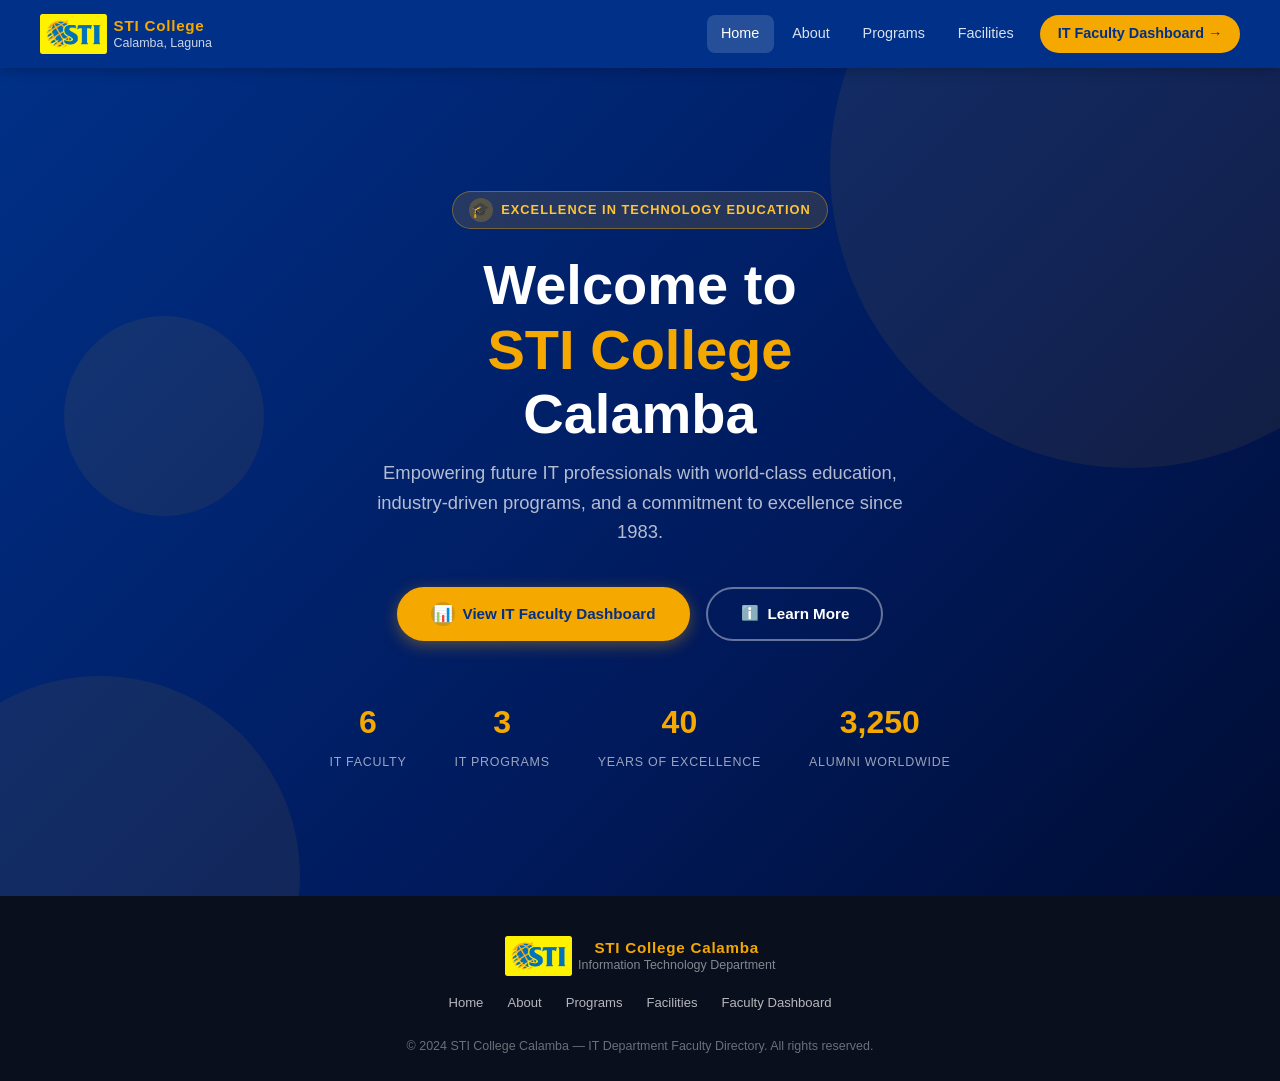
==== commit ddec633e: "May 19, 2026" ====
--- a/index.html
+++ b/index.html
@@ -1,4 +1,4 @@
-<!DOCTYPE html>
+﻿<!DOCTYPE html>
 <html lang="en">
 <head>
   <meta charset="UTF-8" />
@@ -24,8 +24,9 @@
 
     <div class="nav-links" id="navLinks">
       <a href="index.html" class="active">Home</a>
-      <a href="#about">About</a>
-      <a href="#programs">Programs</a>
+      <a href="about.html">About</a>
+      <a href="programs.html">Programs</a>
+      <a href="facilities.html">Facilities</a>
       <a href="dashboard.html" class="btn-nav">IT Faculty Dashboard →</a>
     </div>
 
@@ -63,7 +64,7 @@
         <a href="dashboard.html" class="btn-primary">
           <span>📊</span> View IT Faculty Dashboard
         </a>
-        <a href="#about" class="btn-outline">
+        <a href="about.html" class="btn-outline">
           <span>ℹ️</span> Learn More
         </a>
       </div>
@@ -89,132 +90,6 @@
     </div>
   </section>
 
-  <!-- ===== ABOUT ===== -->
-  <section class="about-section" id="about">
-    <div class="section-header">
-      <span class="section-tag">About Us</span>
-      <h2 class="section-title">Shaping the Future of Technology</h2>
-      <p class="section-desc">Discover what makes STI College Calamba a premier destination for IT education in Laguna.</p>
-    </div>
-
-    <div class="about-grid">
-      <div class="about-visual">
-        <div class="about-card-main">
-          <h3>🏫 STI College Calamba</h3>
-          <p>National Highway, Brgy. Real, Calamba City, Laguna 4027</p>
-          <br/>
-          <p style="font-size:.82rem; opacity:.65;">Part of the STI Education Systems Holdings, Inc. — one of the largest networks of IT-focused colleges in the Philippines.</p>
-          <br/>
-          <div style="display:flex; gap:1rem; flex-wrap:wrap; margin-top:.5rem;">
-            <div style="background:rgba(255,255,255,.15); border-radius:8px; padding:.5rem .9rem; font-size:.8rem;">
-              <strong style="display:block; font-size:1.1rem;">CHED</strong>Accredited
-            </div>
-            <div style="background:rgba(255,255,255,.15); border-radius:8px; padding:.5rem .9rem; font-size:.8rem;">
-              <strong style="display:block; font-size:1.1rem;">ISO</strong>Certified
-            </div>
-            <div style="background:rgba(255,255,255,.15); border-radius:8px; padding:.5rem .9rem; font-size:.8rem;">
-              <strong style="display:block; font-size:1.1rem;">TESDA</strong>Registered
-            </div>
-          </div>
-        </div>
-        <div class="about-card-float">
-          <strong>#1</strong>
-          <span>IT School<br/>in Calamba</span>
-        </div>
-      </div>
-
-      <div class="about-content">
-        <h2>A Legacy of <span style="color:var(--sti-blue-mid)">Quality Education</span></h2>
-        <p>
-          STI College Calamba has been at the forefront of technology education, producing
-          thousands of IT professionals who are now making their mark in the local and
-          global tech industry.
-        </p>
-        <p>
-          Our IT Department prides itself on a team of highly qualified and dedicated faculty
-          members who bring both academic expertise and real-world industry experience to the
-          classroom.
-        </p>
-
-        <ul class="about-list">
-          <li><span class="check-icon">✓</span> State-of-the-art computer laboratories</li>
-          <li><span class="check-icon">✓</span> Industry-aligned curriculum updated annually</li>
-          <li><span class="check-icon">✓</span> Experienced and licensed IT faculty</li>
-          <li><span class="check-icon">✓</span> Strong industry partnerships for OJT & employment</li>
-          <li><span class="check-icon">✓</span> Active research and innovation programs</li>
-          <li><span class="check-icon">✓</span> Scholarship opportunities available</li>
-        </ul>
-
-        <br/>
-        <a href="dashboard.html" class="btn-primary" style="display:inline-flex;">
-          Meet the IT Faculty →
-        </a>
-      </div>
-    </div>
-  </section>
-
-  <!-- ===== PROGRAMS ===== -->
-  <section class="programs-section" id="programs">
-    <div class="section-header">
-      <span class="section-tag">IT Department</span>
-      <h2 class="section-title">Our IT Programs</h2>
-      <p class="section-desc">Choose from our industry-recognized information technology degree programs.</p>
-    </div>
-
-    <div class="programs-grid">
-      <div class="program-card">
-        <div class="program-icon">💻</div>
-        <h3>BS Information Technology</h3>
-        <p>Core program covering software development, networking, databases, and systems administration.</p>
-        <span class="program-badge featured">★ Flagship Program</span>
-      </div>
-
-      <div class="program-card">
-        <div class="program-icon">🖥️</div>
-        <h3>BS Computer Science</h3>
-        <p>Theory and practice of computing — algorithms, AI, data structures, and machine learning.</p>
-        <span class="program-badge">4-Year Program</span>
-      </div>
-
-      <div class="program-card">
-        <div class="program-icon">🌐</div>
-        <h3>BS Computer Engineering</h3>
-        <p>Bridging hardware and software — embedded systems, digital electronics, and IoT.</p>
-        <span class="program-badge">4-Year Program</span>
-      </div>
-
-      <div class="program-card">
-        <div class="program-icon">📱</div>
-        <h3>Mobile Development</h3>
-        <p>Specialization track focusing on iOS and Android app development with modern frameworks.</p>
-        <span class="program-badge">Specialization</span>
-      </div>
-
-      <div class="program-card">
-        <div class="program-icon">🔒</div>
-        <h3>Cybersecurity</h3>
-        <p>Specialization in ethical hacking, network security, digital forensics, and risk management.</p>
-        <span class="program-badge">Specialization</span>
-      </div>
-
-      <div class="program-card">
-        <div class="program-icon">📊</div>
-        <h3>Data Analytics</h3>
-        <p>Specialization covering data science, big data, business intelligence, and visualization.</p>
-        <span class="program-badge">Specialization</span>
-      </div>
-    </div>
-  </section>
-
-  <!-- ===== CTA BANNER ===== -->
-  <section class="cta-banner">
-    <h2>Meet the IT Department Faculty</h2>
-    <p>Explore our complete list of dedicated IT instructors and professors on the dashboard.</p>
-    <a href="dashboard.html" class="btn-primary">
-      <span>📊</span> Open Faculty Dashboard
-    </a>
-  </section>
-
   <!-- ===== FOOTER ===== -->
   <footer>
     <div class="footer-inner">
@@ -230,8 +105,9 @@
 
       <nav class="footer-links" aria-label="Footer navigation">
         <a href="index.html">Home</a>
-        <a href="#about">About</a>
-        <a href="#programs">Programs</a>
+        <a href="about.html">About</a>
+        <a href="programs.html">Programs</a>
+        <a href="facilities.html">Facilities</a>
         <a href="dashboard.html">Faculty Dashboard</a>
       </nav>
 
--- a/style.css
+++ b/style.css
@@ -155,6 +155,16 @@
   border-radius: 20px;
   margin-bottom: 1.5rem;
 }
+.hero-badge span:first-child {
+  display: inline-flex;
+  align-items: center;
+  justify-content: center;
+  width: 24px;
+  height: 24px;
+  background: rgba(245,168,0,.25);
+  border-radius: 50%;
+  font-size: .95rem;
+}
 
 .hero-title {
   font-size: clamp(2.2rem, 5vw, 3.5rem);
@@ -190,6 +200,16 @@
   transition: all var(--transition);
   box-shadow: 0 4px 16px rgba(245,168,0,.35);
 }
+.btn-primary span {
+  display: inline-flex;
+  align-items: center;
+  justify-content: center;
+  width: 24px;
+  height: 24px;
+  background: rgba(0,48,135,.15);
+  border-radius: 50%;
+  font-size: 1rem;
+}
 .btn-primary:hover { background: var(--sti-gold-lt); transform: translateY(-2px); box-shadow: 0 8px 24px rgba(245,168,0,.4); }
 
 .btn-outline {
@@ -205,6 +225,14 @@
   border: 2px solid rgba(255,255,255,.4);
   cursor: pointer;
   transition: all var(--transition);
+}
+.btn-outline span {
+  display: inline-flex;
+  align-items: center;
+  justify-content: center;
+  width: 20px;
+  height: 20px;
+  font-size: .9rem;
 }
 .btn-outline:hover { border-color: var(--white); background: rgba(255,255,255,.08); }
 
@@ -310,7 +338,63 @@
 }
 
 /* ============================================================
-   PROGRAMS SECTION (landing)
+   PAGE HEADER (Programs & Facilities pages)
+   ============================================================ */
+.page-header {
+  background: linear-gradient(135deg, var(--sti-blue) 0%, #001a5c 60%, #000d33 100%);
+  color: var(--white);
+  text-align: center;
+  padding: 5rem 2rem 3rem;
+  position: relative;
+  overflow: hidden;
+}
+
+.page-header::before {
+  content: '';
+  position: absolute;
+  inset: 0;
+  background: radial-gradient(circle at top right, rgba(245,168,0,.05), transparent);
+  pointer-events: none;
+}
+
+.page-header-content {
+  position: relative;
+  z-index: 1;
+  max-width: 800px;
+  margin: 0 auto;
+}
+
+.page-header .section-tag {
+  display: inline-block;
+  background: rgba(245,168,0,.15);
+  border: 1px solid rgba(245,168,0,.4);
+  color: var(--sti-gold-lt);
+  font-size: .78rem;
+  font-weight: 700;
+  text-transform: uppercase;
+  letter-spacing: .1em;
+  padding: .3rem .9rem;
+  border-radius: 20px;
+  margin-bottom: 1rem;
+}
+
+.page-title {
+  font-size: clamp(2rem, 4vw, 2.8rem);
+  font-weight: 900;
+  color: var(--white);
+  margin-bottom: 1rem;
+}
+
+.page-subtitle {
+  font-size: clamp(.95rem, 2vw, 1.1rem);
+  color: rgba(255,255,255,.75);
+  line-height: 1.6;
+  max-width: 600px;
+  margin: 0 auto;
+}
+
+/* ============================================================
+   PROGRAMS SECTION
    ============================================================ */
 .programs-section { background: var(--off-white); }
 
@@ -360,6 +444,109 @@
 .program-badge.featured { background: rgba(245,168,0,.15); color: #a06a00; }
 
 /* ============================================================
+   FACILITIES SECTION (landing)
+   ============================================================ */
+.facilities-section { background: var(--white); }
+
+.facilities-grid {
+  display: grid;
+  grid-template-columns: repeat(4, 1fr);
+  gap: 1.5rem;
+  max-width: 1200px;
+  margin-inline: auto;
+}
+
+.facility-card {
+  background: var(--white);
+  border-radius: var(--radius);
+  border: 1px solid var(--border);
+  overflow: hidden;
+  box-shadow: 0 2px 10px rgba(0,0,0,.05);
+  transition: transform var(--transition), box-shadow var(--transition);
+  cursor: default;
+}
+.facility-card:hover {
+  transform: translateY(-6px);
+  box-shadow: var(--card-shadow);
+}
+
+.facility-img-wrap {
+  position: relative;
+  width: 100%;
+  aspect-ratio: 4 / 3;
+  overflow: hidden;
+  background: linear-gradient(135deg, var(--sti-blue), var(--sti-blue-mid));
+}
+.facility-img-wrap img {
+  width: 100%;
+  height: 100%;
+  object-fit: cover;
+  display: block;
+  transition: transform .4s ease;
+}
+.facility-card:hover .facility-img-wrap img { transform: scale(1.07); }
+
+.facility-overlay {
+  position: absolute;
+  inset: 0;
+  background: linear-gradient(to bottom, transparent 40%, rgba(0,30,90,.55) 100%);
+  display: flex;
+  align-items: flex-end;
+  justify-content: flex-start;
+  padding: .75rem;
+  opacity: 0;
+  transition: opacity var(--transition);
+}
+.facility-card:hover .facility-overlay { opacity: 1; }
+
+.facility-icon {
+  font-size: 1.6rem;
+  width: 44px;
+  height: 44px;
+  border-radius: 50%;
+  background: rgba(255,255,255,.2);
+  display: flex;
+  align-items: center;
+  justify-content: center;
+  filter: drop-shadow(0 2px 4px rgba(0,0,0,.4));
+}
+
+.facility-count {
+  position: absolute;
+  top: .6rem;
+  right: .6rem;
+  background: var(--sti-gold);
+  color: var(--sti-blue);
+  font-size: .7rem;
+  font-weight: 700;
+  padding: .2rem .55rem;
+  border-radius: 20px;
+}
+
+.facility-info {
+  padding: 1rem 1.1rem 1.2rem;
+}
+.facility-info h3 {
+  font-size: .95rem;
+  font-weight: 700;
+  color: var(--text-dark);
+  margin-bottom: .3rem;
+}
+.facility-info p {
+  font-size: .8rem;
+  color: var(--text-muted);
+  line-height: 1.45;
+}
+
+/* Responsive: 2 columns on tablet, 1 on mobile */
+@media (max-width: 1024px) {
+  .facilities-grid { grid-template-columns: repeat(2, 1fr); }
+}
+@media (max-width: 540px) {
+  .facilities-grid { grid-template-columns: 1fr; }
+}
+
+/* ============================================================
    CTA BANNER (landing)
    ============================================================ */
 .cta-banner {
@@ -393,6 +580,93 @@
 .footer-links a { font-size: .82rem; transition: color var(--transition); }
 .footer-links a:hover { color: var(--sti-gold); }
 .footer-copy { font-size: .78rem; color: rgba(255,255,255,.4); margin-top: .5rem; }
+
+/* ============================================================
+   LIGHTBOX
+   ============================================================ */
+.lightbox {
+  display: none;
+  position: fixed;
+  inset: 0;
+  z-index: 2000;
+  background: rgba(0, 0, 0, .88);
+  align-items: center;
+  justify-content: center;
+  flex-direction: column;
+  gap: 1rem;
+  padding: 2rem;
+  cursor: zoom-out;
+}
+.lightbox.active { display: flex; }
+
+.lightbox-img {
+  max-width: 90vw;
+  max-height: 80vh;
+  border-radius: var(--radius);
+  box-shadow: 0 12px 48px rgba(0,0,0,.6);
+  object-fit: contain;
+  cursor: default;
+  animation: lb-in .2s ease;
+}
+
+@keyframes lb-in {
+  from { opacity: 0; transform: scale(.93); }
+  to   { opacity: 1; transform: scale(1); }
+}
+
+.lightbox-caption {
+  color: rgba(255,255,255,.8);
+  font-size: .9rem;
+  font-weight: 600;
+  text-align: center;
+}
+
+.lightbox-close {
+  position: absolute;
+  top: 1.25rem;
+  right: 1.5rem;
+  background: rgba(255,255,255,.15);
+  border: none;
+  color: var(--white);
+  font-size: 1.75rem;
+  line-height: 1;
+  width: 44px;
+  height: 44px;
+  border-radius: 50%;
+  cursor: pointer;
+  display: flex;
+  align-items: center;
+  justify-content: center;
+  transition: background var(--transition);
+}
+.lightbox-close:hover { background: rgba(255,255,255,.3); }
+
+.lightbox-nav {
+  position: absolute;
+  top: 50%;
+  transform: translateY(-50%);
+  background: rgba(255,255,255,.15);
+  border: none;
+  color: var(--white);
+  font-size: 2.5rem;
+  line-height: 1;
+  width: 52px;
+  height: 52px;
+  border-radius: 50%;
+  cursor: pointer;
+  display: flex;
+  align-items: center;
+  justify-content: center;
+  transition: background var(--transition);
+  z-index: 10;
+}
+.lightbox-nav:hover { background: rgba(255,255,255,.3); }
+.lightbox-nav.hidden { display: none; }
+.lightbox-prev { left: 1.5rem; }
+.lightbox-next { right: 1.5rem; }
+
+/* Make facility images show pointer cursor */
+.facility-img-wrap { cursor: zoom-in; }
 
 /* ============================================================
    DASHBOARD PAGE
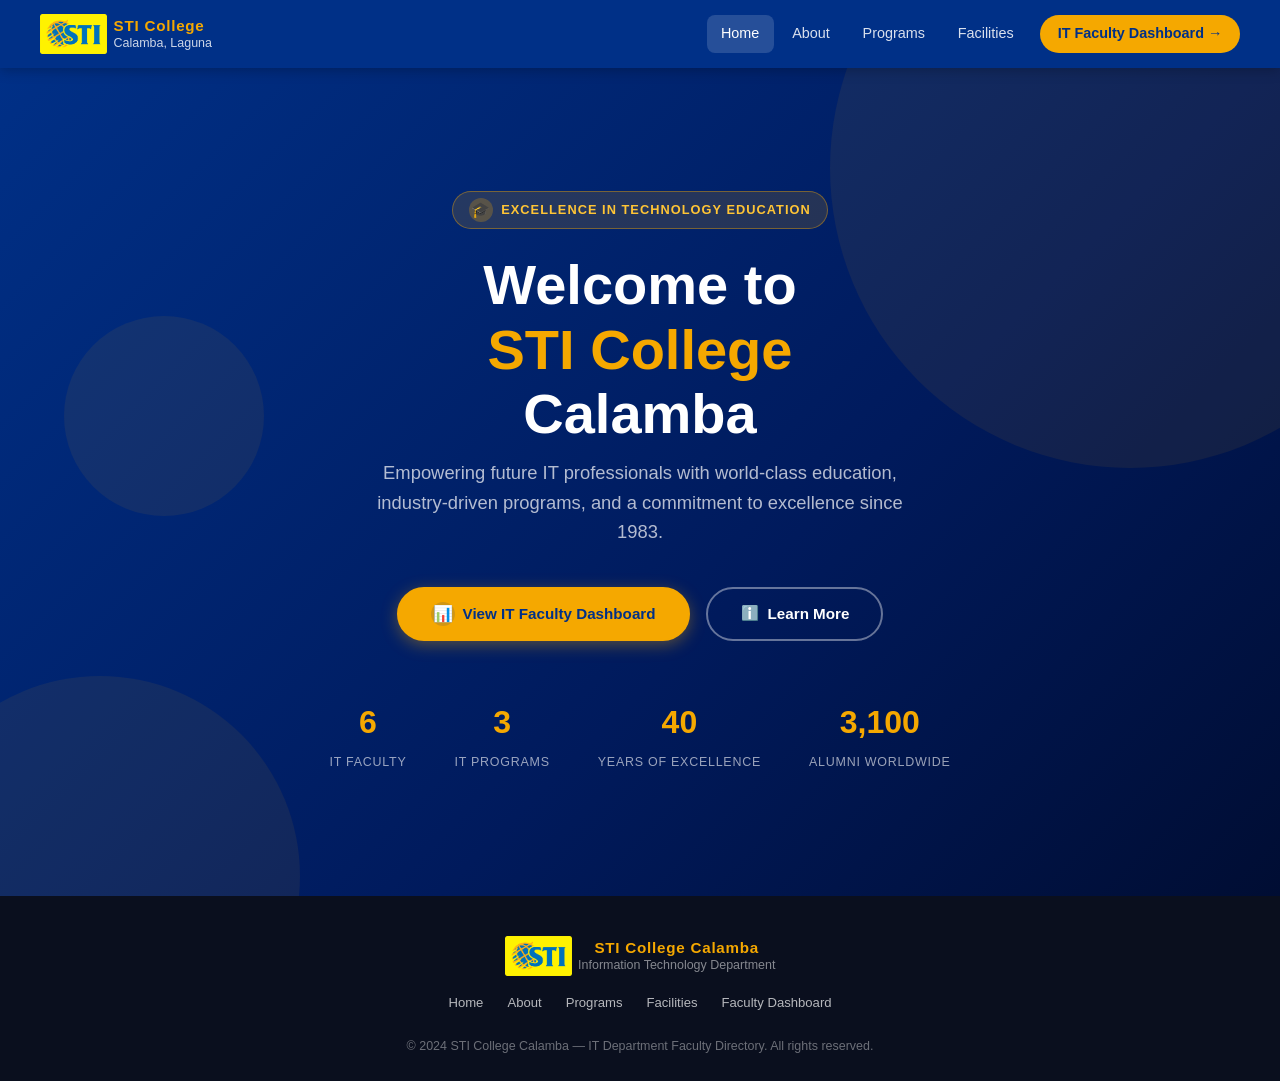
==== commit b34d9269: "May 19, 2026 02:30" ====
--- a/index.html
+++ b/index.html
@@ -3,10 +3,16 @@
 <head>
   <meta charset="UTF-8" />
   <meta name="viewport" content="width=device-width, initial-scale=1.0" />
+  <meta name="theme-color" content="#003087" />
+  <meta name="apple-mobile-web-app-capable" content="yes" />
+  <meta name="apple-mobile-web-app-status-bar-style" content="default" />
+  <meta name="apple-mobile-web-app-title" content="STI Calamba" />
   <title>STI College Calamba — Home</title>
   <link rel="stylesheet" href="style.css" />
   <!-- Favicon via emoji -->
   <link rel="icon" href="Assets/Images/favicon.ico" type="image/x-icon" />
+  <link rel="manifest" href="manifest.json" />
+  <link rel="apple-touch-icon" sizes="180x180" href="Assets/Images/icons/apple-touch-icon-180.png" />
 </head>
 <body>
 
--- a/style.css
+++ b/style.css
@@ -1057,6 +1057,39 @@
 .hero-content { animation: fadeUp .7s ease both; }
 .hero-stats   { animation: fadeUp .9s ease .2s both; }
 
+/* PWA install button (shown only when install prompt is available) */
+.install-app-btn {
+  position: fixed;
+  right: 1rem;
+  bottom: 1rem;
+  z-index: 1500;
+  display: none;
+  align-items: center;
+  justify-content: center;
+  background: var(--sti-gold);
+  color: var(--sti-blue);
+  border: 2px solid var(--sti-gold);
+  border-radius: 999px;
+  padding: .65rem 1.1rem;
+  font-size: .86rem;
+  font-weight: 800;
+  letter-spacing: .02em;
+  box-shadow: 0 8px 22px rgba(0, 0, 0, .2);
+  cursor: pointer;
+  transition: transform var(--transition), box-shadow var(--transition), background var(--transition);
+}
+
+.install-app-btn.show {
+  display: inline-flex;
+  animation: fadeUp .22s ease both;
+}
+
+.install-app-btn:hover {
+  transform: translateY(-2px);
+  background: var(--sti-gold-lt);
+  box-shadow: 0 12px 28px rgba(0, 0, 0, .24);
+}
+
 /* ============================================================
    RESPONSIVE
    ============================================================ */
@@ -1081,6 +1114,12 @@
   .faculty-card.expanded .faculty-card-top .faculty-pos { font-size: .88rem; }
   .fl-table thead th:nth-child(n+4), .fl-table td:nth-child(n+4) { display: none; }
   .search-box input { width: 180px; }
+  .install-app-btn {
+    right: .75rem;
+    left: .75rem;
+    bottom: .75rem;
+    border-radius: 14px;
+  }
 }
 
 @media (max-width: 480px) {
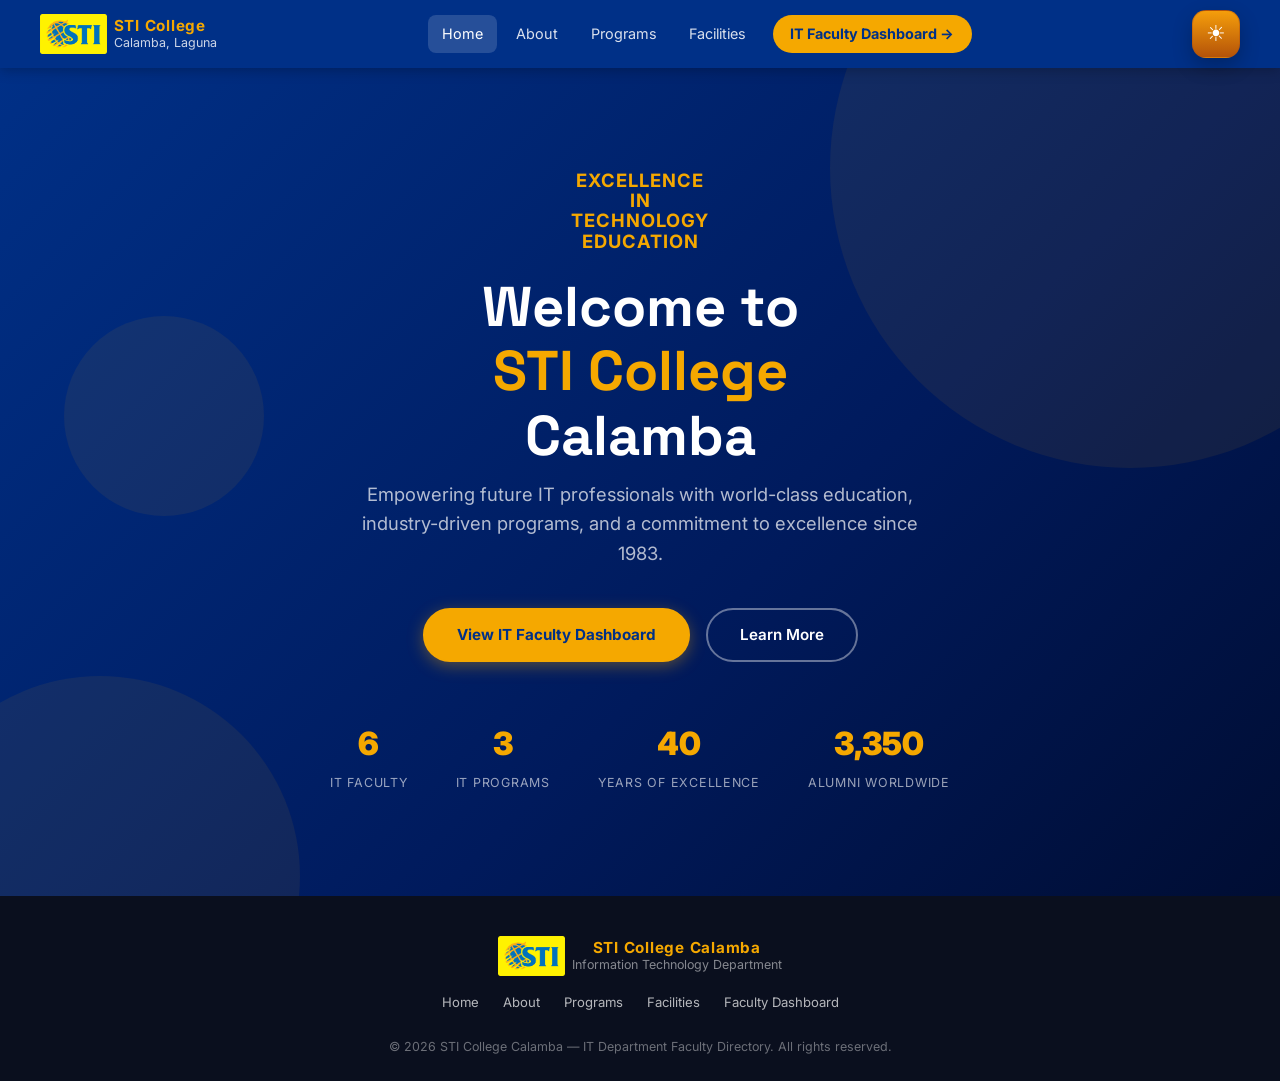
==== commit b81287ff: "May 21, 2026" ====
--- a/index.html
+++ b/index.html
@@ -50,9 +50,11 @@
     </div>
 
     <div class="hero-content">
-      <div class="hero-badge">
-        <span>🎓</span>
-        <span>Excellence in Technology Education</span>
+      <div class="hero-badge slogan-badge">
+        <span>EXCELLENCE</span>
+        <span>IN</span>
+        <span>TECHNOLOGY</span>
+        <span>EDUCATION</span>
       </div>
 
       <h1 class="hero-title">
@@ -68,10 +70,10 @@
 
       <div class="hero-cta">
         <a href="dashboard.html" class="btn-primary">
-          <span>📊</span> View IT Faculty Dashboard
+          View IT Faculty Dashboard
         </a>
         <a href="about.html" class="btn-outline">
-          <span>ℹ️</span> Learn More
+          Learn More
         </a>
       </div>
 
--- a/style.css
+++ b/style.css
@@ -1,6 +1,8 @@
 /* ============================================================
    STI COLLEGE CALAMBA — Shared Stylesheet
    ============================================================ */
+
+@import url('https://fonts.googleapis.com/css2?family=Inter:wght@400;600;700;800;900&family=JetBrains+Mono:wght@500;700&family=Space+Grotesk:wght@600;700;800&display=swap');
 
 /* ---------- CSS Variables ---------- */
 :root {
@@ -8,6 +10,7 @@
   --sti-blue-mid: #0050c8;
   --sti-gold:     #f5a800;
   --sti-gold-lt:  #ffc535;
+  --sti-cyan:     #00e5ff;
   --white:        #ffffff;
   --off-white:    #f4f6fb;
   --text-dark:    #1a1a2e;
@@ -25,10 +28,49 @@
 html { scroll-behavior: smooth; font-size: 16px; }
 
 body {
-  font-family: 'Segoe UI', Arial, sans-serif;
+  font-family: 'Inter', 'Segoe UI', Arial, sans-serif;
   background: var(--off-white);
   color: var(--text-dark);
   line-height: 1.6;
+  transition: background-color .36s ease, color .36s ease;
+}
+
+.theme-scale-reveal {
+  position: fixed;
+  inset: 0;
+  pointer-events: none;
+  z-index: -20;
+  opacity: 0;
+  transform: scale(1.01);
+  background: var(--reveal-bg, #f9fafb);
+  will-change: opacity, transform;
+}
+
+
+  animation: themeScaleCrossfade 2s cubic-bezier(0.215, 0.61, 0.355, 1) both;
+}
+
+@keyframes themeScaleCrossfade {
+  0% {
+    opacity: 0;
+    transform: scale(1.01);
+  }
+  30% {
+    opacity: 0.7;
+    transform: scale(1.005);
+  }
+  60% {
+    opacity: 0.92;
+    transform: scale(1.002);
+  }
+  85% {
+    opacity: 0.7;
+    transform: scale(1);
+  }
+  100% {
+    opacity: 0;
+    transform: scale(0.99);
+  }
 }
 
 a { text-decoration: none; color: inherit; }
@@ -107,6 +149,85 @@
   transition: background var(--transition), transform var(--transition);
 }
 .nav-links .btn-nav:hover { background: var(--sti-gold-lt); transform: translateY(-1px); }
+
+.theme-toggle-btn {
+  margin-left: .55rem;
+  position: relative;
+  width: 3rem;
+  height: 3rem;
+  display: inline-grid;
+  place-items: center;
+  perspective: 1000px;
+  border: none;
+  border-radius: 14px;
+  background: transparent;
+  padding: 0;
+  cursor: pointer;
+  transition: transform .18s ease;
+}
+
+.theme-toggle-btn:hover { transform: translateY(-1px); }
+
+.theme-toggle-btn:focus-visible {
+  outline: 2px solid rgba(252, 209, 22, .85);
+  outline-offset: 2px;
+}
+
+.theme-flip-card {
+  width: 100%;
+  height: 100%;
+  position: relative;
+  transform-style: preserve-3d;
+  transition: transform .52s cubic-bezier(.2, .8, .2, 1);
+}
+
+.theme-toggle-btn[data-theme='dark'] .theme-flip-card {
+  transform: rotateY(180deg);
+}
+
+.theme-face {
+  position: absolute;
+  inset: 0;
+  display: grid;
+  place-items: center;
+  border-radius: 14px;
+  backface-visibility: hidden;
+  -webkit-backface-visibility: hidden;
+  border: 1px solid transparent;
+  box-shadow: 0 8px 20px rgba(0, 0, 0, .24);
+  font-size: 1.35rem;
+  line-height: 1;
+}
+
+.theme-face-front {
+  background: linear-gradient(180deg, #f59e0b 0%, #b45309 100%);
+  color: #fff;
+  border-color: rgba(180, 83, 9, .45);
+}
+
+.theme-face-back {
+  background: linear-gradient(180deg, #0f172a 0%, #020b1e 100%);
+  color: #7dd3fc;
+  border-color: rgba(2, 11, 30, .7);
+  transform: rotateY(180deg);
+}
+
+.theme-toggle-btn:active .theme-flip-card {
+  transform: scale(.97);
+}
+
+body[data-theme='dark'] .theme-toggle-btn:active .theme-flip-card {
+  transform: rotateY(180deg) scale(.97);
+}
+
+@media (prefers-reduced-motion: reduce) {
+  body,
+  .theme-toggle-btn,
+  .theme-flip-card {
+    transition: none;
+    animation: none;
+  }
+}
 
 /* Hamburger (mobile) */
 .nav-toggle { display: none; flex-direction: column; gap: 5px; cursor: pointer; padding: .4rem; }
@@ -155,18 +276,30 @@
   border-radius: 20px;
   margin-bottom: 1.5rem;
 }
-.hero-badge span:first-child {
-  display: inline-flex;
-  align-items: center;
-  justify-content: center;
-  width: 24px;
-  height: 24px;
-  background: rgba(245,168,0,.25);
-  border-radius: 50%;
-  font-size: .95rem;
+.slogan-badge {
+  flex-direction: column;
+  gap: 0;
+  background: none;
+  border: none;
+  color: var(--sti-gold);
+  font-size: 1.15rem;
+  font-weight: 700;
+  letter-spacing: 1px;
+  padding: 0;
+  margin-bottom: 1.5rem;
+}
+.slogan-badge span {
+  display: block;
+  line-height: 1.1;
+  font-size: 1.15rem;
+  background: none;
+  color: var(--sti-gold);
+  margin: 0;
+  padding: 0;
 }
 
 .hero-title {
+  font-family: 'Space Grotesk', 'Inter', sans-serif;
   font-size: clamp(2.2rem, 5vw, 3.5rem);
   font-weight: 900;
   color: var(--white);
@@ -324,18 +457,6 @@
   font-size: .9rem;
   color: var(--text-dark);
 }
-.about-list li .check-icon {
-  width: 22px;
-  height: 22px;
-  background: rgba(0,80,200,.1);
-  border-radius: 50%;
-  display: flex;
-  align-items: center;
-  justify-content: center;
-  color: var(--sti-blue-mid);
-  font-size: .75rem;
-  flex-shrink: 0;
-}
 
 /* ============================================================
    PAGE HEADER (Programs & Facilities pages)
@@ -344,7 +465,7 @@
   background: linear-gradient(135deg, var(--sti-blue) 0%, #001a5c 60%, #000d33 100%);
   color: var(--white);
   text-align: center;
-  padding: 5rem 2rem 3rem;
+  padding: 2.2rem 1.5rem 1.2rem;
   position: relative;
   overflow: hidden;
 }
@@ -379,17 +500,34 @@
 }
 
 .page-title {
-  font-size: clamp(2rem, 4vw, 2.8rem);
+  font-family: 'Space Grotesk', 'Inter', sans-serif;
+  font-size: clamp(1.55rem, 3vw, 2.1rem);
   font-weight: 900;
   color: var(--white);
-  margin-bottom: 1rem;
+  margin-bottom: .55rem;
 }
 
 .page-subtitle {
-  font-size: clamp(.95rem, 2vw, 1.1rem);
+  font-size: clamp(.84rem, 1.3vw, .98rem);
   color: rgba(255,255,255,.75);
-  line-height: 1.6;
-  max-width: 600px;
+  line-height: 1.45;
+  max-width: 520px;
+  margin: 0 auto;
+}
+
+/* about.html uses h1 directly in .page-header */
+.page-header h1 {
+  font-family: 'Space Grotesk', 'Inter', sans-serif;
+  font-size: clamp(1.3rem, 3vw, 2.1rem);
+  font-weight: 800;
+  margin-bottom: .7rem;
+}
+
+.page-header p {
+  font-size: clamp(.82rem, 1.5vw, 1rem);
+  color: rgba(255,255,255,.75);
+  line-height: 1.5;
+  max-width: 520px;
   margin: 0 auto;
 }
 
@@ -417,27 +555,15 @@
 }
 .program-card:hover { transform: translateY(-5px); box-shadow: var(--card-shadow); border-color: var(--sti-blue-mid); }
 
-.program-icon {
-  width: 56px;
-  height: 56px;
-  border-radius: 14px;
-  background: linear-gradient(135deg, var(--sti-blue), var(--sti-blue-mid));
-  display: flex;
-  align-items: center;
-  justify-content: center;
-  margin: 0 auto 1rem;
-  font-size: 1.4rem;
-}
-
 .program-card h3 { font-size: 1rem; font-weight: 700; color: var(--text-dark); margin-bottom: .4rem; }
 .program-card p  { font-size: .82rem; color: var(--text-muted); }
 .program-badge {
   display: inline-block;
   margin-top: .75rem;
   font-size: .72rem;
-  font-weight: 600;
-  padding: .2rem .7rem;
-  border-radius: 10px;
+  padding: .22rem .7rem;
+  border-radius: 16px;
+  margin-bottom: .7rem;
   background: rgba(0,48,135,.08);
   color: var(--sti-blue);
 }
@@ -485,31 +611,6 @@
   transition: transform .4s ease;
 }
 .facility-card:hover .facility-img-wrap img { transform: scale(1.07); }
-
-.facility-overlay {
-  position: absolute;
-  inset: 0;
-  background: linear-gradient(to bottom, transparent 40%, rgba(0,30,90,.55) 100%);
-  display: flex;
-  align-items: flex-end;
-  justify-content: flex-start;
-  padding: .75rem;
-  opacity: 0;
-  transition: opacity var(--transition);
-}
-.facility-card:hover .facility-overlay { opacity: 1; }
-
-.facility-icon {
-  font-size: 1.6rem;
-  width: 44px;
-  height: 44px;
-  border-radius: 50%;
-  background: rgba(255,255,255,.2);
-  display: flex;
-  align-items: center;
-  justify-content: center;
-  filter: drop-shadow(0 2px 4px rgba(0,0,0,.4));
-}
 
 .facility-count {
   position: absolute;
@@ -709,21 +810,6 @@
 }
 .summary-card:hover { box-shadow: var(--card-shadow); }
 
-.summary-icon {
-  width: 48px;
-  height: 48px;
-  border-radius: var(--radius-sm);
-  display: flex;
-  align-items: center;
-  justify-content: center;
-  font-size: 1.25rem;
-  flex-shrink: 0;
-}
-.si-blue   { background: rgba(0,48,135,.1);  color: var(--sti-blue); }
-.si-gold   { background: rgba(245,168,0,.15); color: #a06a00; }
-.si-green  { background: rgba(22,163,74,.1);  color: #16a34a; }
-.si-purple { background: rgba(109,40,217,.1); color: #6d28d9; }
-
 .summary-info strong { display: block; font-size: 1.5rem; font-weight: 900; color: var(--text-dark); }
 .summary-info span   { font-size: .78rem; color: var(--text-muted); }
 
@@ -746,7 +832,7 @@
   align-items: center;
 }
 .search-box input {
-  padding: .55rem 1rem .55rem 2.6rem;
+  padding: .55rem 1rem;
   border: 1px solid var(--border);
   border-radius: 24px;
   font-size: .875rem;
@@ -757,13 +843,6 @@
   transition: border-color var(--transition), box-shadow var(--transition);
 }
 .search-box input:focus { border-color: var(--sti-blue-mid); box-shadow: 0 0 0 3px rgba(0,80,200,.12); }
-.search-box .search-icon {
-  position: absolute;
-  left: .85rem;
-  color: var(--text-muted);
-  font-size: .9rem;
-  pointer-events: none;
-}
 
 .filter-select {
   padding: .55rem 1rem;
@@ -823,6 +902,7 @@
 .faculty-card:hover { transform: translateY(-4px); box-shadow: var(--card-shadow); }
 
 body.card-expanded { overflow: hidden; }
+body.avatar-zoom-open { overflow: hidden; }
 
 .card-backdrop {
   position: fixed;
@@ -838,6 +918,54 @@
 .card-backdrop.show {
   opacity: 1;
   pointer-events: auto;
+}
+
+.avatar-zoom-modal {
+  position: fixed;
+  inset: 0;
+  display: flex;
+  align-items: center;
+  justify-content: center;
+  padding: 1.25rem;
+  background: rgba(8, 12, 24, .84);
+  z-index: 1500;
+  opacity: 0;
+  pointer-events: none;
+  transition: opacity var(--transition);
+}
+
+.avatar-zoom-modal.show {
+  opacity: 1;
+  pointer-events: auto;
+}
+
+.avatar-zoom-image {
+  width: min(92vw, 560px);
+  max-height: 88vh;
+  object-fit: contain;
+  background: #fff;
+  border-radius: 16px;
+  border: 3px solid rgba(255, 255, 255, .92);
+  box-shadow: 0 18px 54px rgba(0, 0, 0, .45);
+}
+
+.avatar-zoom-close {
+  position: absolute;
+  top: 1rem;
+  right: 1rem;
+  width: 40px;
+  height: 40px;
+  border: none;
+  border-radius: 50%;
+  background: rgba(255, 255, 255, .95);
+  color: #1e293b;
+  font-size: 1.5rem;
+  line-height: 1;
+  cursor: pointer;
+}
+
+.avatar-zoom-close:hover {
+  background: #fff;
 }
 
 .faculty-card.expanded {
@@ -920,6 +1048,7 @@
   height: 100%;
   object-fit: cover;
   border-radius: 50%;
+  cursor: zoom-in;
 }
 .faculty-card-top h3 { color: var(--white); font-size: .97rem; font-weight: 700; }
 .faculty-card-top .faculty-pos { color: rgba(255,255,255,.7); font-size: .78rem; margin-top: .2rem; }
@@ -959,6 +1088,65 @@
 }
 .fc-info-row svg, .fc-info-row .icon { flex-shrink: 0; }
 
+.fc-experience-columns {
+  display: grid;
+  grid-template-columns: repeat(2, minmax(0, 1fr));
+  gap: 1.75rem;
+  width: 100%;
+  justify-items: center;
+}
+
+.fc-experience-column {
+  display: flex;
+  flex-direction: column;
+  align-items: center;
+  gap: .2rem;
+}
+
+.fc-experience-column strong {
+  font-size: .72rem;
+  color: var(--text-dark);
+}
+
+.fc-experience-column span {
+  font-size: .8rem;
+}
+
+.fc-subjects-wrap {
+  min-width: 0;
+}
+
+.fc-subject-preview {
+  display: inline;
+}
+
+.fc-subject-list {
+  display: none;
+  margin: .35rem 0 0 1rem;
+  padding-left: 1.1rem;
+  list-style: disc;
+}
+
+.fc-subject-list li {
+  list-style: inherit;
+  margin: .12rem 0;
+}
+
+.faculty-card.expanded .fc-subject-preview {
+  display: none;
+}
+
+.faculty-card.expanded .fc-subject-list {
+  display: block;
+  text-align: left;
+}
+
+.faculty-card.expanded .fc-experience-columns {
+  max-width: 420px;
+  margin: 0 auto;
+  text-align: center;
+}
+
 /* ---- List View ---- */
 .faculty-list-view { width: 100%; }
 
@@ -1044,7 +1232,6 @@
   color: var(--text-muted);
   display: none;
 }
-.no-results-icon { font-size: 2.5rem; margin-bottom: .75rem; }
 
 /* ============================================================
    ANIMATIONS
@@ -1088,6 +1275,173 @@
   transform: translateY(-2px);
   background: var(--sti-gold-lt);
   box-shadow: 0 12px 28px rgba(0, 0, 0, .24);
+}
+
+/* ============================================================
+   PREMIUM DARK THEME OVERRIDES
+   ============================================================ */
+body[data-theme='dark'] {
+  --off-white: #020b1e;
+  --text-dark: #f8fbff;
+  --text-muted: #94a3b8;
+  --border: rgba(255,255,255,.1);
+  --card-shadow: 0 12px 30px rgba(0,0,0,.35);
+  background: #020b1e;
+  color: #cbd5e1;
+}
+
+body[data-theme='dark']::before {
+  content: '';
+  position: fixed;
+  inset: 0;
+  pointer-events: none;
+  z-index: -2;
+  background-image:
+    linear-gradient(rgba(255,255,255,.01) 1px, transparent 1px),
+    linear-gradient(90deg, rgba(255,255,255,.01) 1px, transparent 1px);
+  background-size: 4rem 4rem;
+}
+
+body[data-theme='dark'] .hero,
+body[data-theme='dark'] .page-header,
+body[data-theme='dark'] .cta-banner {
+  background: linear-gradient(145deg, #020b1e 0%, #041432 55%, #0033a0 100%);
+}
+
+body[data-theme='dark'] .hero::before,
+body[data-theme='dark'] .page-header::after {
+  content: '';
+  position: absolute;
+  inset: -10%;
+  pointer-events: none;
+  background:
+    radial-gradient(circle at 20% 25%, rgba(0, 86, 255, 0.15) 0%, rgba(0, 0, 0, 0) 70%),
+    radial-gradient(circle at 80% 12%, rgba(252, 209, 22, 0.08) 0%, rgba(0, 0, 0, 0) 70%);
+}
+
+body[data-theme='dark'] .section-title,
+body[data-theme='dark'] .about-content h2,
+body[data-theme='dark'] .db-topbar h1,
+body[data-theme='dark'] .faculty-card-top h3 {
+  font-family: 'Space Grotesk', 'Inter', sans-serif;
+  color: #ffffff;
+}
+
+body[data-theme='dark'] .stat-number,
+body[data-theme='dark'] .program-badge,
+body[data-theme='dark'] .fc-tag,
+body[data-theme='dark'] .badge,
+body[data-theme='dark'] .footer-copy {
+  font-family: 'JetBrains Mono', monospace;
+}
+
+body[data-theme='dark'] .about-section,
+body[data-theme='dark'] .programs-section,
+body[data-theme='dark'] .facilities-section,
+body[data-theme='dark'] .faculty-section,
+body[data-theme='dark'] .db-topbar,
+body[data-theme='dark'] .faculty-toolbar {
+  background: transparent;
+}
+
+/* Override inline section backgrounds in html (style="background: var(--off-white)") */
+body[data-theme='dark'] .programs-section,
+body[data-theme='dark'] .facilities-section,
+body[data-theme='dark'] .about-section,
+body[data-theme='dark'] .faculty-section {
+  background: #020b1e !important;
+}
+
+body[data-theme='dark'] .about-card-main,
+body[data-theme='dark'] .program-card,
+body[data-theme='dark'] .facility-card,
+body[data-theme='dark'] .summary-card,
+body[data-theme='dark'] .faculty-card,
+body[data-theme='dark'] .fl-table,
+body[data-theme='dark'] .search-box input,
+body[data-theme='dark'] .filter-select,
+body[data-theme='dark'] .view-btn {
+  background: rgba(4, 20, 50, 0.65);
+  border: 1px solid rgba(255, 255, 255, 0.08);
+  backdrop-filter: blur(10px);
+}
+
+body[data-theme='dark'] .program-card h3,
+body[data-theme='dark'] .facility-info h3,
+body[data-theme='dark'] .summary-info strong,
+body[data-theme='dark'] .fl-table td,
+body[data-theme='dark'] .fl-name,
+body[data-theme='dark'] .fc-experience-column strong {
+  color: #f8fbff;
+}
+
+body[data-theme='dark'] .program-card p,
+body[data-theme='dark'] .facility-info p,
+body[data-theme='dark'] .summary-info span,
+body[data-theme='dark'] .fl-email,
+body[data-theme='dark'] .no-results,
+body[data-theme='dark'] .fc-info-row,
+body[data-theme='dark'] .about-content p,
+body[data-theme='dark'] .about-list li,
+body[data-theme='dark'] .section-desc {
+  color: #94a3b8;
+}
+
+body[data-theme='dark'] .section-tag {
+  background: rgba(252, 209, 22, 0.14);
+  border: 1px solid rgba(252, 209, 22, 0.35);
+  color: #fcd116;
+}
+
+body[data-theme='dark'] .navbar {
+  background: #082a7a;
+}
+
+body[data-theme='dark'] .btn-primary,
+body[data-theme='dark'] .install-app-btn,
+body[data-theme='dark'] .nav-links .btn-nav {
+  background: #fcd116;
+  color: #0033a0;
+  border-color: #fcd116;
+}
+
+body[data-theme='dark'] .btn-primary:hover,
+body[data-theme='dark'] .install-app-btn:hover,
+body[data-theme='dark'] .nav-links .btn-nav:hover {
+  background: #ffe366;
+}
+
+body[data-theme='dark'] .badge-blue,
+body[data-theme='dark'] .fc-tag {
+  background: rgba(0, 229, 255, 0.12);
+  color: #00e5ff;
+}
+
+body[data-theme='dark'] .fl-table thead {
+  background: linear-gradient(90deg, #0033a0, #0056ff);
+}
+
+body[data-theme='dark'] .fl-table tbody tr:hover {
+  background: rgba(0, 229, 255, 0.06);
+}
+
+body[data-theme='dark'] .search-box input:focus,
+body[data-theme='dark'] .filter-select:focus,
+body[data-theme='dark'] .view-btn:hover,
+body[data-theme='dark'] .view-btn.active {
+  border-color: #00e5ff;
+  box-shadow: 0 0 0 3px rgba(0, 229, 255, 0.14);
+}
+
+body[data-theme='dark'] .view-btn:hover,
+body[data-theme='dark'] .view-btn.active {
+  background: #0033a0;
+  color: #ffffff;
+}
+
+body[data-theme='dark'] footer {
+  background: #020b1e;
+  border-top: 1px solid rgba(255,255,255,.08);
 }
 
 /* ============================================================
@@ -1120,6 +1474,13 @@
     bottom: .75rem;
     border-radius: 14px;
   }
+
+  .theme-toggle-btn {
+    margin-left: auto;
+    margin-right: .35rem;
+    width: 2.7rem;
+    height: 2.7rem;
+  }
 }
 
 @media (max-width: 480px) {
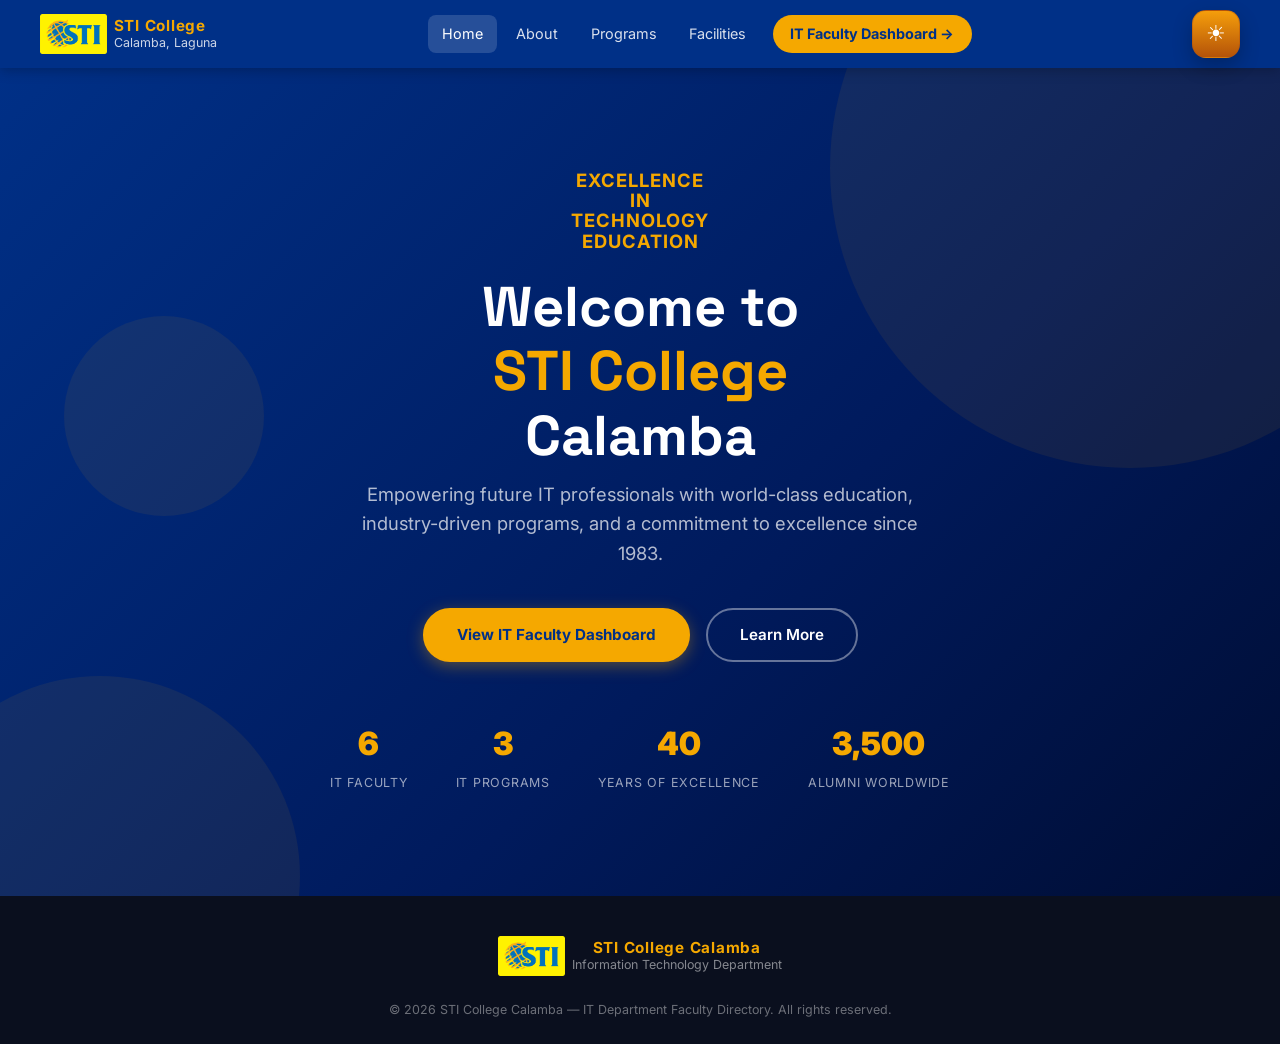
==== commit f4e3d3d2: "May 21, 2026 14:23" ====
--- a/index.html
+++ b/index.html
@@ -111,14 +111,6 @@
         </div>
       </div>
 
-      <nav class="footer-links" aria-label="Footer navigation">
-        <a href="index.html">Home</a>
-        <a href="about.html">About</a>
-        <a href="programs.html">Programs</a>
-        <a href="facilities.html">Facilities</a>
-        <a href="dashboard.html">Faculty Dashboard</a>
-      </nav>
-
       <p class="footer-copy">© 2024 STI College Calamba — IT Department Faculty Directory. All rights reserved.</p>
     </div>
   </footer>
--- a/style.css
+++ b/style.css
@@ -28,11 +28,18 @@
 html { scroll-behavior: smooth; font-size: 16px; }
 
 body {
+  display: flex;
+  flex-direction: column;
+  min-height: 100vh;
   font-family: 'Inter', 'Segoe UI', Arial, sans-serif;
   background: var(--off-white);
   color: var(--text-dark);
   line-height: 1.6;
   transition: background-color .36s ease, color .36s ease;
+}
+
+footer {
+  margin-top: auto;
 }
 
 .theme-scale-reveal {
@@ -538,7 +545,7 @@
 
 .programs-grid {
   display: grid;
-  grid-template-columns: repeat(auto-fit, minmax(230px, 1fr));
+  grid-template-columns: repeat(auto-fit, minmax(300px, 1fr));
   gap: 1.5rem;
   max-width: 1100px;
   margin-inline: auto;
@@ -877,7 +884,8 @@
 
 /* Faculty grid/list container */
 .faculty-section {
-  max-width: 1300px;
+  max-width: min(1400px, 94vw);
+  width: 100%;
   margin-inline: auto;
   padding: .75rem 2rem 3rem;
 }
@@ -885,8 +893,12 @@
 /* ---- Card Grid View ---- */
 .faculty-grid {
   display: grid;
-  grid-template-columns: repeat(auto-fill, minmax(240px, 1fr));
-  gap: 1.5rem;
+  grid-template-columns: repeat(auto-fit, minmax(320px, 1fr));
+  gap: 2rem;
+}
+.faculty-grid > .faculty-card:only-child {
+  max-width: 760px;
+  justify-self: center;
 }
 .faculty-grid.hidden, .faculty-list-view.hidden { display: none; }
 
@@ -972,7 +984,7 @@
   position: fixed;
   top: 50%;
   left: 50%;
-  width: min(94vw, 720px);
+  width: min(90vw, 600px);
   max-height: 92vh;
   overflow: auto;
   z-index: 1300;
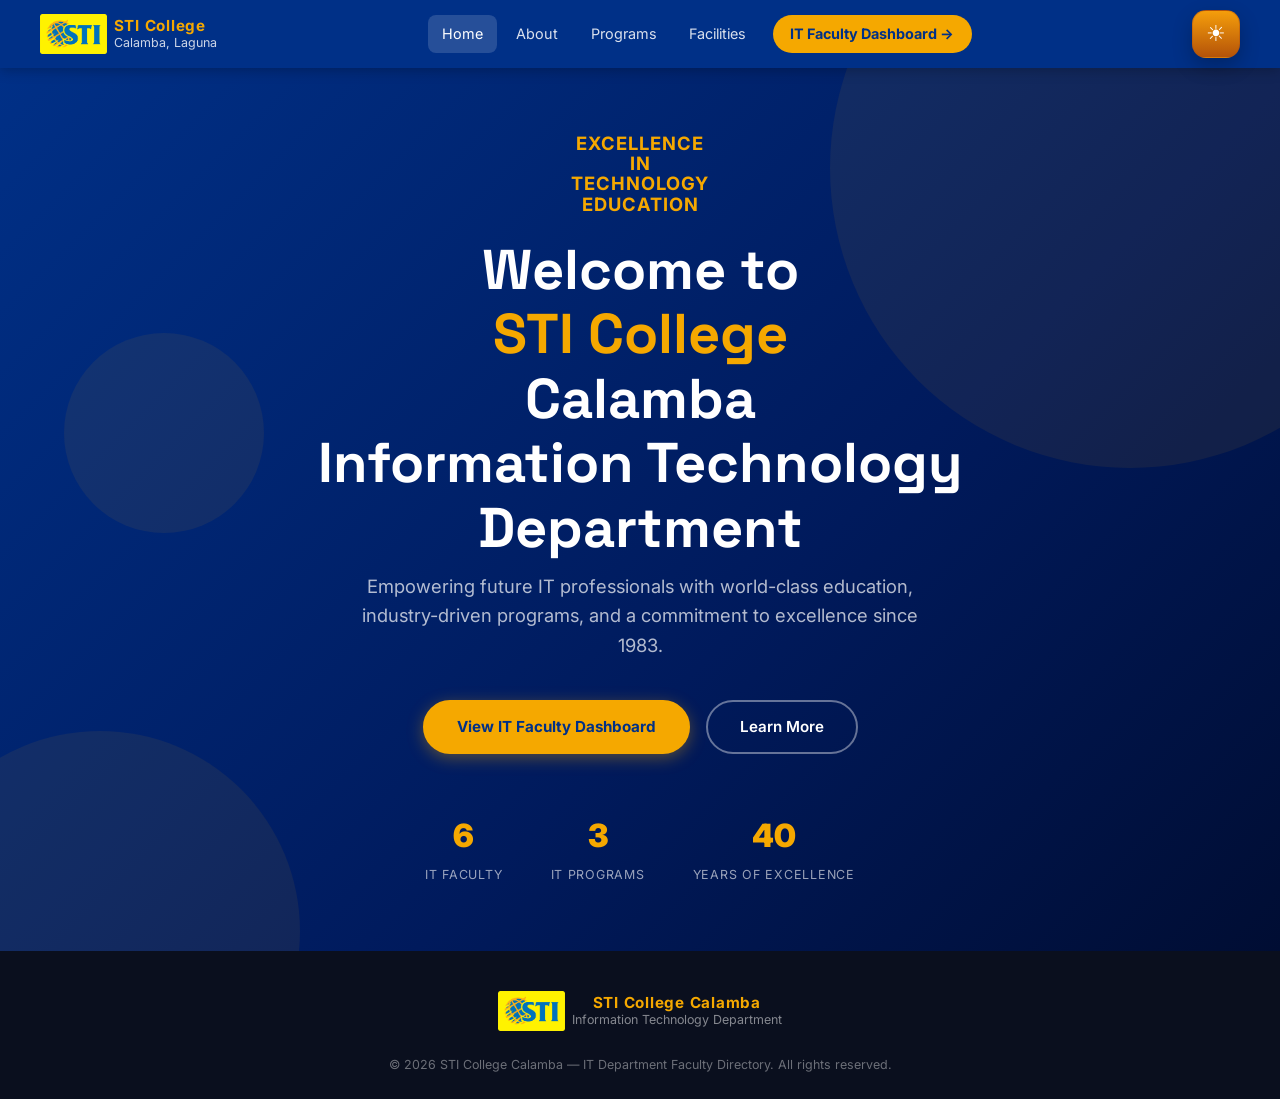
==== commit 656f5746: "May 24, 2026 17:05" ====
--- a/index.html
+++ b/index.html
@@ -60,7 +60,7 @@
       <h1 class="hero-title">
         Welcome to<br/>
         <span class="highlight">STI College</span><br/>
-        Calamba
+        Calamba<br/>Information Technology Department
       </h1>
 
       <p class="hero-subtitle">
@@ -90,10 +90,6 @@
           <span class="stat-number" data-target="40">0</span>
           <span class="stat-label">Years of Excellence</span>
         </div>
-        <div class="stat-item">
-          <span class="stat-number" data-target="5000">0</span>
-          <span class="stat-label">Alumni Worldwide</span>
-        </div>
       </div>
     </div>
   </section>
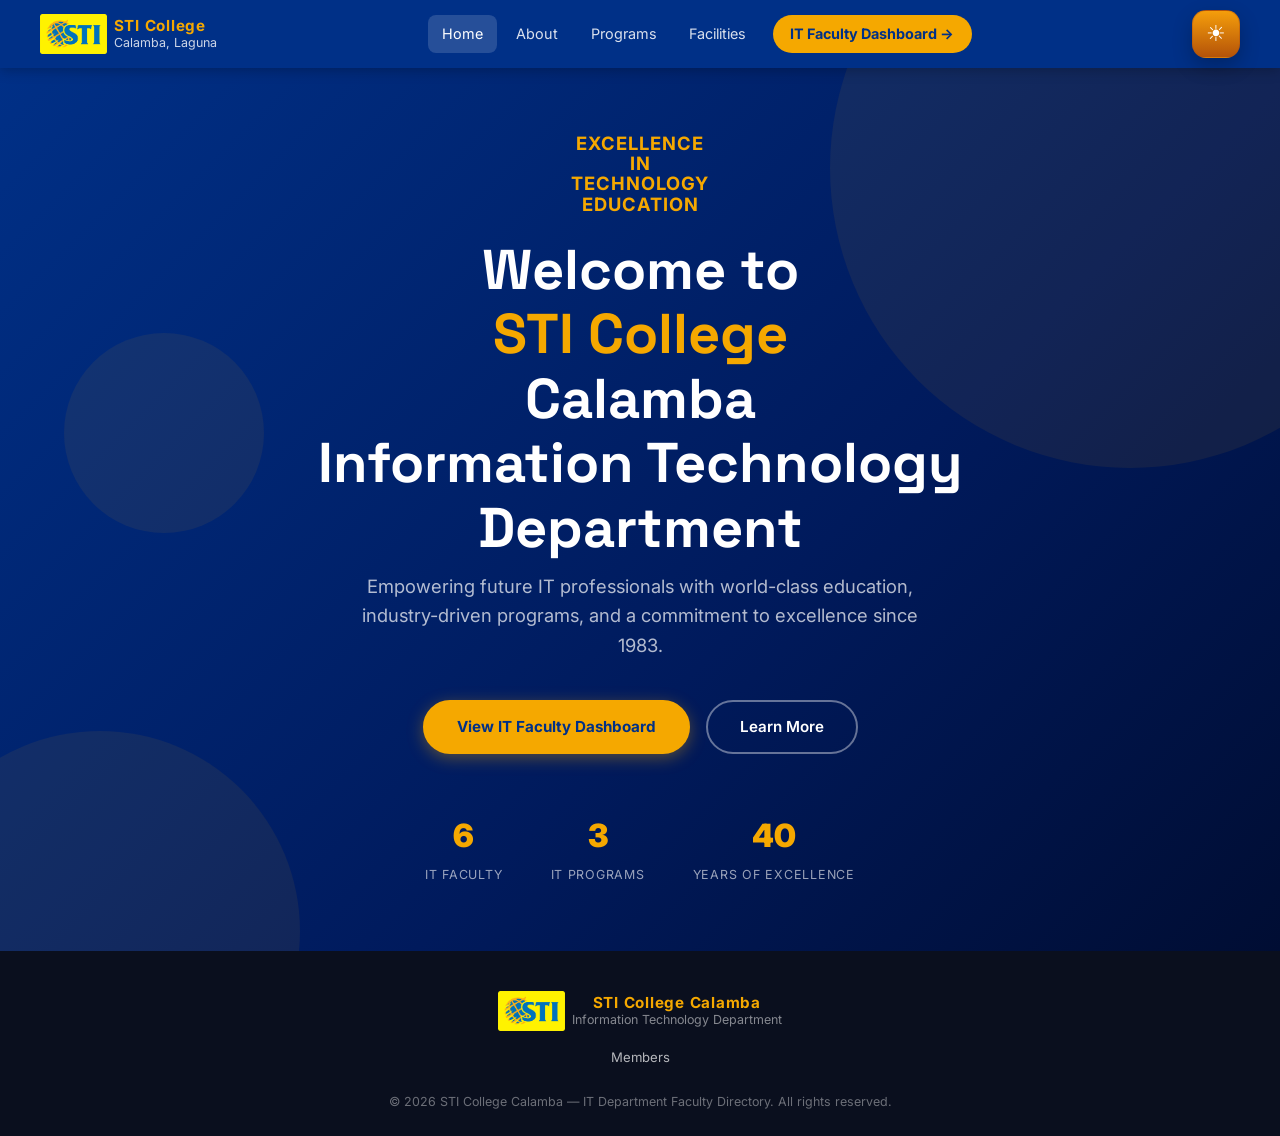
==== commit e429e7bb: "May 30, 2026 00:31" ====
--- a/index.html
+++ b/index.html
@@ -9,14 +9,14 @@
   <meta name="apple-mobile-web-app-title" content="STI Calamba" />
   <title>STI College Calamba — Home</title>
   <link rel="stylesheet" href="style.css" />
-  <!-- Favicon via emoji -->
+  
   <link rel="icon" href="Assets/Images/favicon.ico" type="image/x-icon" />
   <link rel="manifest" href="manifest.json" />
   <link rel="apple-touch-icon" sizes="180x180" href="Assets/Images/icons/apple-touch-icon-180.png" />
 </head>
 <body>
 
-  <!-- ===== NAVBAR ===== -->
+  
   <nav class="navbar" aria-label="Main navigation">
     <div class="nav-brand">
       <div class="nav-logo">
@@ -41,7 +41,7 @@
     </div>
   </nav>
 
-  <!-- ===== HERO ===== -->
+  
   <section class="hero" id="home">
     <div class="hero-bg-shapes" aria-hidden="true">
       <div class="shape shape-1"></div>
@@ -94,7 +94,7 @@
     </div>
   </section>
 
-  <!-- ===== FOOTER ===== -->
+  
   <footer>
     <div class="footer-inner">
       <div class="nav-brand" style="justify-content:center;">
@@ -107,6 +107,10 @@
         </div>
       </div>
 
+      <div class="footer-links">
+        <a href="members.html">Members</a>
+      </div>
+
       <p class="footer-copy">© 2024 STI College Calamba — IT Department Faculty Directory. All rights reserved.</p>
     </div>
   </footer>
--- a/style.css
+++ b/style.css
@@ -1,10 +1,7 @@
-/* ============================================================
-   STI COLLEGE CALAMBA — Shared Stylesheet
-   ============================================================ */
+
 
 @import url('https://fonts.googleapis.com/css2?family=Inter:wght@400;600;700;800;900&family=JetBrains+Mono:wght@500;700&family=Space+Grotesk:wght@600;700;800&display=swap');
 
-/* ---------- CSS Variables ---------- */
 :root {
   --sti-blue:     #003087;
   --sti-blue-mid: #0050c8;
@@ -22,7 +19,6 @@
   --transition:   .25s ease;
 }
 
-/* ---------- Reset & Base ---------- */
 *, *::before, *::after { box-sizing: border-box; margin: 0; padding: 0; }
 
 html { scroll-behavior: smooth; font-size: 16px; }
@@ -52,7 +48,6 @@
   background: var(--reveal-bg, #f9fafb);
   will-change: opacity, transform;
 }
-
 
   animation: themeScaleCrossfade 2s cubic-bezier(0.215, 0.61, 0.355, 1) both;
 }
@@ -86,14 +81,10 @@
 
 ul { list-style: none; }
 
-/* ---------- Scrollbar ---------- */
 ::-webkit-scrollbar { width: 7px; }
 ::-webkit-scrollbar-track { background: var(--off-white); }
 ::-webkit-scrollbar-thumb { background: var(--sti-blue-mid); border-radius: 4px; }
 
-/* ============================================================
-   NAVBAR
-   ============================================================ */
 .navbar {
   position: sticky;
   top: 0;
@@ -236,13 +227,9 @@
   }
 }
 
-/* Hamburger (mobile) */
 .nav-toggle { display: none; flex-direction: column; gap: 5px; cursor: pointer; padding: .4rem; }
 .nav-toggle span { display: block; width: 24px; height: 2px; background: var(--white); border-radius: 2px; transition: transform var(--transition), opacity var(--transition); }
 
-/* ============================================================
-   HERO SECTION
-   ============================================================ */
 .hero {
   position: relative;
   min-height: 92vh;
@@ -387,9 +374,6 @@
 .stat-number { font-size: 2rem; font-weight: 900; color: var(--sti-gold); display: block; }
 .stat-label  { font-size: .78rem; color: rgba(255,255,255,.6); text-transform: uppercase; letter-spacing: .06em; }
 
-/* ============================================================
-   SECTIONS SHARED
-   ============================================================ */
 section { padding: 5rem 2rem; }
 
 .section-header { text-align: center; margin-bottom: 3.5rem; }
@@ -408,9 +392,6 @@
 .section-title { font-size: clamp(1.6rem, 3vw, 2.2rem); font-weight: 800; color: var(--text-dark); }
 .section-desc { color: var(--text-muted); margin-top: .5rem; max-width: 520px; margin-inline: auto; }
 
-/* ============================================================
-   ABOUT SECTION (landing)
-   ============================================================ */
 .about-section { background: var(--white); }
 
 .about-grid {
@@ -465,9 +446,6 @@
   color: var(--text-dark);
 }
 
-/* ============================================================
-   PAGE HEADER (Programs & Facilities pages)
-   ============================================================ */
 .page-header {
   background: linear-gradient(135deg, var(--sti-blue) 0%, #001a5c 60%, #000d33 100%);
   color: var(--white);
@@ -522,7 +500,6 @@
   margin: 0 auto;
 }
 
-/* about.html uses h1 directly in .page-header */
 .page-header h1 {
   font-family: 'Space Grotesk', 'Inter', sans-serif;
   font-size: clamp(1.3rem, 3vw, 2.1rem);
@@ -538,9 +515,6 @@
   margin: 0 auto;
 }
 
-/* ============================================================
-   PROGRAMS SECTION
-   ============================================================ */
 .programs-section { background: var(--off-white); }
 
 .programs-grid {
@@ -576,9 +550,6 @@
 }
 .program-badge.featured { background: rgba(245,168,0,.15); color: #a06a00; }
 
-/* ============================================================
-   FACILITIES SECTION (landing)
-   ============================================================ */
 .facilities-section { background: var(--white); }
 
 .facilities-grid {
@@ -646,7 +617,6 @@
   line-height: 1.45;
 }
 
-/* Responsive: 2 columns on tablet, 1 on mobile */
 @media (max-width: 1024px) {
   .facilities-grid { grid-template-columns: repeat(2, 1fr); }
 }
@@ -654,9 +624,6 @@
   .facilities-grid { grid-template-columns: 1fr; }
 }
 
-/* ============================================================
-   CTA BANNER (landing)
-   ============================================================ */
 .cta-banner {
   background: linear-gradient(135deg, var(--sti-blue) 0%, #001a5c 100%);
   color: var(--white);
@@ -666,9 +633,6 @@
 .cta-banner h2 { font-size: clamp(1.6rem, 3vw, 2.2rem); font-weight: 800; margin-bottom: .75rem; }
 .cta-banner p  { color: rgba(255,255,255,.7); margin-bottom: 2rem; }
 
-/* ============================================================
-   FOOTER
-   ============================================================ */
 footer {
   background: #0a0f1e;
   color: rgba(255,255,255,.7);
@@ -689,9 +653,6 @@
 .footer-links a:hover { color: var(--sti-gold); }
 .footer-copy { font-size: .78rem; color: rgba(255,255,255,.4); margin-top: .5rem; }
 
-/* ============================================================
-   LIGHTBOX
-   ============================================================ */
 .lightbox {
   display: none;
   position: fixed;
@@ -773,14 +734,8 @@
 .lightbox-prev { left: 1.5rem; }
 .lightbox-next { right: 1.5rem; }
 
-/* Make facility images show pointer cursor */
 .facility-img-wrap { cursor: zoom-in; }
 
-/* ============================================================
-   DASHBOARD PAGE
-   ============================================================ */
-
-/* Top bar */
 .db-topbar {
   background: var(--white);
   border-bottom: 1px solid var(--border);
@@ -794,7 +749,6 @@
 .db-topbar h1 { font-size: 1.3rem; font-weight: 800; color: var(--text-dark); }
 .db-topbar p  { font-size: .82rem; color: var(--text-muted); }
 
-/* Summary cards */
 .db-summary {
   display: grid;
   grid-template-columns: repeat(auto-fit, minmax(170px, 1fr));
@@ -820,7 +774,6 @@
 .summary-info strong { display: block; font-size: 1.5rem; font-weight: 900; color: var(--text-dark); }
 .summary-info span   { font-size: .78rem; color: var(--text-muted); }
 
-/* Faculty toolbar */
 .faculty-toolbar {
   display: flex;
   align-items: center;
@@ -864,6 +817,27 @@
 }
 .filter-select:focus { border-color: var(--sti-blue-mid); }
 
+.btn-reset {
+  padding: .55rem 1rem;
+  border: 1px solid #e5e7eb;
+  border-radius: 24px;
+  font-size: .875rem;
+  outline: none;
+  background: var(--white);
+  color: var(--text-dark);
+  cursor: pointer;
+  transition: all var(--transition);
+  font-weight: 600;
+}
+.btn-reset:hover {
+  background: #f3f4f6;
+  border-color: #d1d5db;
+}
+.btn-reset:focus {
+  border-color: var(--sti-blue-mid);
+  box-shadow: 0 0 0 3px rgba(0,80,200,.12);
+}
+
 .view-toggle { display: flex; gap: .4rem; }
 .view-btn {
   width: 36px;
@@ -882,7 +856,10 @@
 .view-btn.active,
 .view-btn:hover { background: var(--sti-blue); border-color: var(--sti-blue); color: var(--white); }
 
-/* Faculty grid/list container */
+.view-transition { transition: opacity .28s ease, transform .28s ease; will-change: opacity, transform; }
+.fade-in { opacity: 1 !important; transform: translateY(0) !important; }
+.fade-out { opacity: 0 !important; transform: translateY(6px) !important; }
+
 .faculty-section {
   max-width: min(1400px, 94vw);
   width: 100%;
@@ -890,11 +867,15 @@
   padding: .75rem 2rem 3rem;
 }
 
-/* ---- Card Grid View ---- */
 .faculty-grid {
   display: grid;
-  grid-template-columns: repeat(auto-fit, minmax(320px, 1fr));
+  grid-template-columns: repeat(auto-fit, minmax(240px, 1fr));
   gap: 2rem;
+  align-items: stretch;
+  justify-items: stretch;
+  width: 100%;
+  max-width: 1300px;
+  margin-inline: auto;
 }
 .faculty-grid > .faculty-card:only-child {
   max-width: 760px;
@@ -903,6 +884,8 @@
 .faculty-grid.hidden, .faculty-list-view.hidden { display: none; }
 
 .faculty-card {
+  display: flex;
+  flex-direction: column;
   background: var(--white);
   border-radius: var(--radius);
   border: 1px solid var(--border);
@@ -1077,7 +1060,12 @@
 }
 .faculty-status-dot.part-time { background: var(--sti-gold); }
 
-.faculty-card-body { padding: 1rem 1.25rem 1.25rem; }
+.faculty-card-body {
+  flex: 1;
+  display: flex;
+  flex-direction: column;
+  padding: 1rem 1.25rem 1.25rem;
+}
 
 .fc-tags { display: flex; flex-wrap: wrap; gap: .4rem; margin-bottom: .85rem; }
 .fc-tag {
@@ -1129,7 +1117,9 @@
 }
 
 .fc-subject-preview {
-  display: inline;
+  display: flex;
+  flex-wrap: wrap;
+  gap: .35rem;
 }
 
 .fc-subject-list {
@@ -1144,6 +1134,40 @@
   margin: .12rem 0;
 }
 
+.subject-filter-btn {
+  display: inline-flex;
+  align-items: center;
+  gap: .35rem;
+  margin: 0 .15rem .15rem 0;
+  padding: .24rem .55rem;
+  border: 1px solid rgba(0,48,135,.12);
+  border-radius: 999px;
+  font-size: .75rem;
+  background: rgba(0,48,135,.06);
+  color: var(--sti-blue);
+  cursor: pointer;
+  transition: transform .18s ease, background .18s ease, color .18s ease;
+}
+
+.subject-filter-btn:hover,
+.subject-filter-btn:focus {
+  transform: translateY(-1px);
+  background: rgba(0,48,135,.14);
+  color: var(--sti-blue-dark);
+}
+
+.subject-filter-btn:focus {
+  outline: 2px solid rgba(0,48,135,.3);
+  outline-offset: 2px;
+}
+
+.subject-more {
+  display: inline-block;
+  margin-left: .35rem;
+  font-size: .85rem;
+  color: var(--text-muted);
+}
+
 .faculty-card.expanded .fc-subject-preview {
   display: none;
 }
@@ -1159,7 +1183,6 @@
   text-align: center;
 }
 
-/* ---- List View ---- */
 .faculty-list-view { width: 100%; }
 
 .fl-table {
@@ -1237,7 +1260,6 @@
 .badge-green  { background: rgba(22,163,74,.12); color: #15803d; }
 .badge-purple { background: rgba(109,40,217,.12); color: #5b21b6; }
 
-/* No results */
 .no-results {
   text-align: center;
   padding: 3rem 1rem;
@@ -1245,9 +1267,6 @@
   display: none;
 }
 
-/* ============================================================
-   ANIMATIONS
-   ============================================================ */
 @keyframes fadeUp {
   from { opacity: 0; transform: translateY(18px); }
   to   { opacity: 1; transform: translateY(0); }
@@ -1256,7 +1275,6 @@
 .hero-content { animation: fadeUp .7s ease both; }
 .hero-stats   { animation: fadeUp .9s ease .2s both; }
 
-/* PWA install button (shown only when install prompt is available) */
 .install-app-btn {
   position: fixed;
   right: 1rem;
@@ -1289,17 +1307,14 @@
   box-shadow: 0 12px 28px rgba(0, 0, 0, .24);
 }
 
-/* ============================================================
-   PREMIUM DARK THEME OVERRIDES
-   ============================================================ */
 body[data-theme='dark'] {
   --off-white: #020b1e;
-  --text-dark: #f8fbff;
-  --text-muted: #94a3b8;
+  --text-dark: #ffffff;
+  --text-muted: #e2e8f0;
   --border: rgba(255,255,255,.1);
   --card-shadow: 0 12px 30px rgba(0,0,0,.35);
   background: #020b1e;
-  color: #cbd5e1;
+  color: #ffffff;
 }
 
 body[data-theme='dark']::before {
@@ -1356,7 +1371,6 @@
   background: transparent;
 }
 
-/* Override inline section backgrounds in html (style="background: var(--off-white)") */
 body[data-theme='dark'] .programs-section,
 body[data-theme='dark'] .facilities-section,
 body[data-theme='dark'] .about-section,
@@ -1384,7 +1398,7 @@
 body[data-theme='dark'] .fl-table td,
 body[data-theme='dark'] .fl-name,
 body[data-theme='dark'] .fc-experience-column strong {
-  color: #f8fbff;
+  color: #ffffff;
 }
 
 body[data-theme='dark'] .program-card p,
@@ -1396,7 +1410,7 @@
 body[data-theme='dark'] .about-content p,
 body[data-theme='dark'] .about-list li,
 body[data-theme='dark'] .section-desc {
-  color: #94a3b8;
+  color: #f0f0f0;
 }
 
 body[data-theme='dark'] .section-tag {
@@ -1429,6 +1443,110 @@
   color: #00e5ff;
 }
 
+.team-section {
+  background: var(--off-white);
+  color: var(--text-dark);
+}
+.team-grid {
+  display: grid;
+  grid-template-columns: repeat(5, 1fr);
+  gap: 1.5rem;
+  max-width: 1400px;
+  margin-inline: auto;
+  align-items: stretch;
+}
+.team-card {
+  display: flex;
+  flex-direction: column;
+  justify-content: flex-start;
+  background: var(--white);
+  border: 1px solid var(--border);
+  border-radius: var(--radius);
+  padding: 2rem;
+  min-height: 280px;
+  box-shadow: var(--card-shadow);
+  transition: transform var(--transition), box-shadow var(--transition);
+}
+.team-card:hover {
+  transform: translateY(-4px);
+  box-shadow: 0 16px 35px rgba(0,0,0,.12);
+}
+.team-card h2 {
+  font-size: 1.15rem;
+  font-weight: 800;
+  margin-bottom: .45rem;
+}
+.team-role {
+  display: inline-flex;
+  padding: .35rem .85rem;
+  border-radius: 999px;
+  font-size: .82rem;
+  font-weight: 700;
+  color: var(--sti-blue);
+  background: rgba(0,80,200,.08);
+  margin-bottom: 1rem;
+}
+.team-card p {
+  color: var(--text-muted);
+  margin-bottom: 1rem;
+  font-size: .95rem;
+  line-height: 1.65;
+}
+.team-list {
+  list-style: none;
+  display: grid;
+  gap: .55rem;
+  padding-left: 0;
+}
+.team-list li {
+  position: relative;
+  padding-left: 1.35rem;
+  color: var(--text-dark);
+  font-size: .92rem;
+}
+.team-list li::before {
+  content: '•';
+  position: absolute;
+  left: 0;
+  top: .1rem;
+  color: var(--sti-gold);
+}
+
+.team-avatar {
+  width: 100%;
+  display: grid;
+  place-items: center;
+  margin-bottom: 1.35rem;
+}
+.team-avatar img {
+  width: 96px;
+  height: 96px;
+  object-fit: cover;
+  border-radius: 50%;
+  border: 3px solid var(--sti-gold);
+  box-shadow: 0 10px 25px rgba(0,0,0,.12);
+  cursor: zoom-in;
+}
+
+body[data-theme='dark'] .team-section {
+  background: #020b1e;
+}
+body[data-theme='dark'] .team-card {
+  background: rgba(4, 20, 50, 0.85);
+  border-color: rgba(255,255,255,.08);
+}
+body[data-theme='dark'] .team-card h2,
+body[data-theme='dark'] .team-list li {
+  color: #ffffff;
+}
+body[data-theme='dark'] .team-role {
+  background: rgba(0,229,255,.12);
+  color: #00e5ff;
+}
+body[data-theme='dark'] .team-card p {
+  color: rgba(240,240,240,.88);
+}
+
 body[data-theme='dark'] .fl-table thead {
   background: linear-gradient(90deg, #0033a0, #0056ff);
 }
@@ -1439,12 +1557,24 @@
 
 body[data-theme='dark'] .search-box input:focus,
 body[data-theme='dark'] .filter-select:focus,
+body[data-theme='dark'] .btn-reset:focus,
 body[data-theme='dark'] .view-btn:hover,
 body[data-theme='dark'] .view-btn.active {
   border-color: #00e5ff;
   box-shadow: 0 0 0 3px rgba(0, 229, 255, 0.14);
 }
 
+body[data-theme='dark'] .btn-reset {
+  background: rgba(4, 20, 50, 0.65);
+  border: 1px solid rgba(255, 255, 255, 0.08);
+  color: #ffffff;
+}
+
+body[data-theme='dark'] .btn-reset:hover {
+  background: rgba(0, 86, 255, 0.15);
+  border-color: rgba(0, 229, 255, 0.3);
+}
+
 body[data-theme='dark'] .view-btn:hover,
 body[data-theme='dark'] .view-btn.active {
   background: #0033a0;
@@ -1456,9 +1586,38 @@
   border-top: 1px solid rgba(255,255,255,.08);
 }
 
-/* ============================================================
-   RESPONSIVE
-   ============================================================ */
+body[data-theme='dark'] .program-badge.featured {
+  color: #fcd116;
+}
+
+body[data-theme='dark'] .fc-tag.gold {
+  color: #fcd116;
+}
+
+body[data-theme='dark'] .badge-gold {
+  background: rgba(252, 209, 22, 0.14);
+  color: #fcd116;
+}
+
+body[data-theme='dark'] .badge-green {
+  background: rgba(22, 163, 74, 0.15);
+  color: #22c55e;
+}
+
+body[data-theme='dark'] .badge-purple {
+  background: rgba(168, 85, 247, 0.15);
+  color: #a78bfa;
+}
+
+body[data-theme='dark'] .avatar-zoom-close {
+  color: #cbd5e1;
+  background: rgba(255, 255, 255, 0.08);
+}
+
+body[data-theme='dark'] .avatar-zoom-close:hover {
+  background: rgba(255, 255, 255, 0.12);
+}
+
 @media (max-width: 900px) {
   .about-grid { grid-template-columns: 1fr; gap: 2rem; }
   .about-card-float { position: static; margin-top: 1rem; display: inline-block; }
@@ -1505,3 +1664,30 @@
   .faculty-card.expanded { width: 95vw; max-height: 90vh; }
   .faculty-card.expanded .faculty-avatar { width: 98px; height: 98px; font-size: 1.8rem; }
 }
+
+@media (max-width: 700px) {
+  .faculty-list-view { width: 100%; }
+  .faculty-list-view .fl-table { display: block; overflow: visible; }
+  .fl-table thead { display: none; }
+  .fl-table tbody { display: flex; flex-direction: column; gap: .6rem; }
+  .fl-table tbody tr {
+    display: block;
+    background: var(--white);
+    border-radius: 12px;
+    padding: .75rem 1rem;
+    margin: 0;
+    border: 1px solid var(--border);
+    box-shadow: 0 2px 10px rgba(0,0,0,.04);
+  }
+  .fl-table td {
+    display: flex;
+    justify-content: space-between;
+    padding: .35rem 0;
+    font-size: .88rem;
+  }
+  .fl-table td:first-child { padding-left: 0; }
+  .fl-name-cell { gap: .6rem; }
+  .fl-avatar { width: 44px; height: 44px; }
+  .fl-table td > div { width: 70%; }
+  .fl-table td .badge { white-space: normal; }
+}
